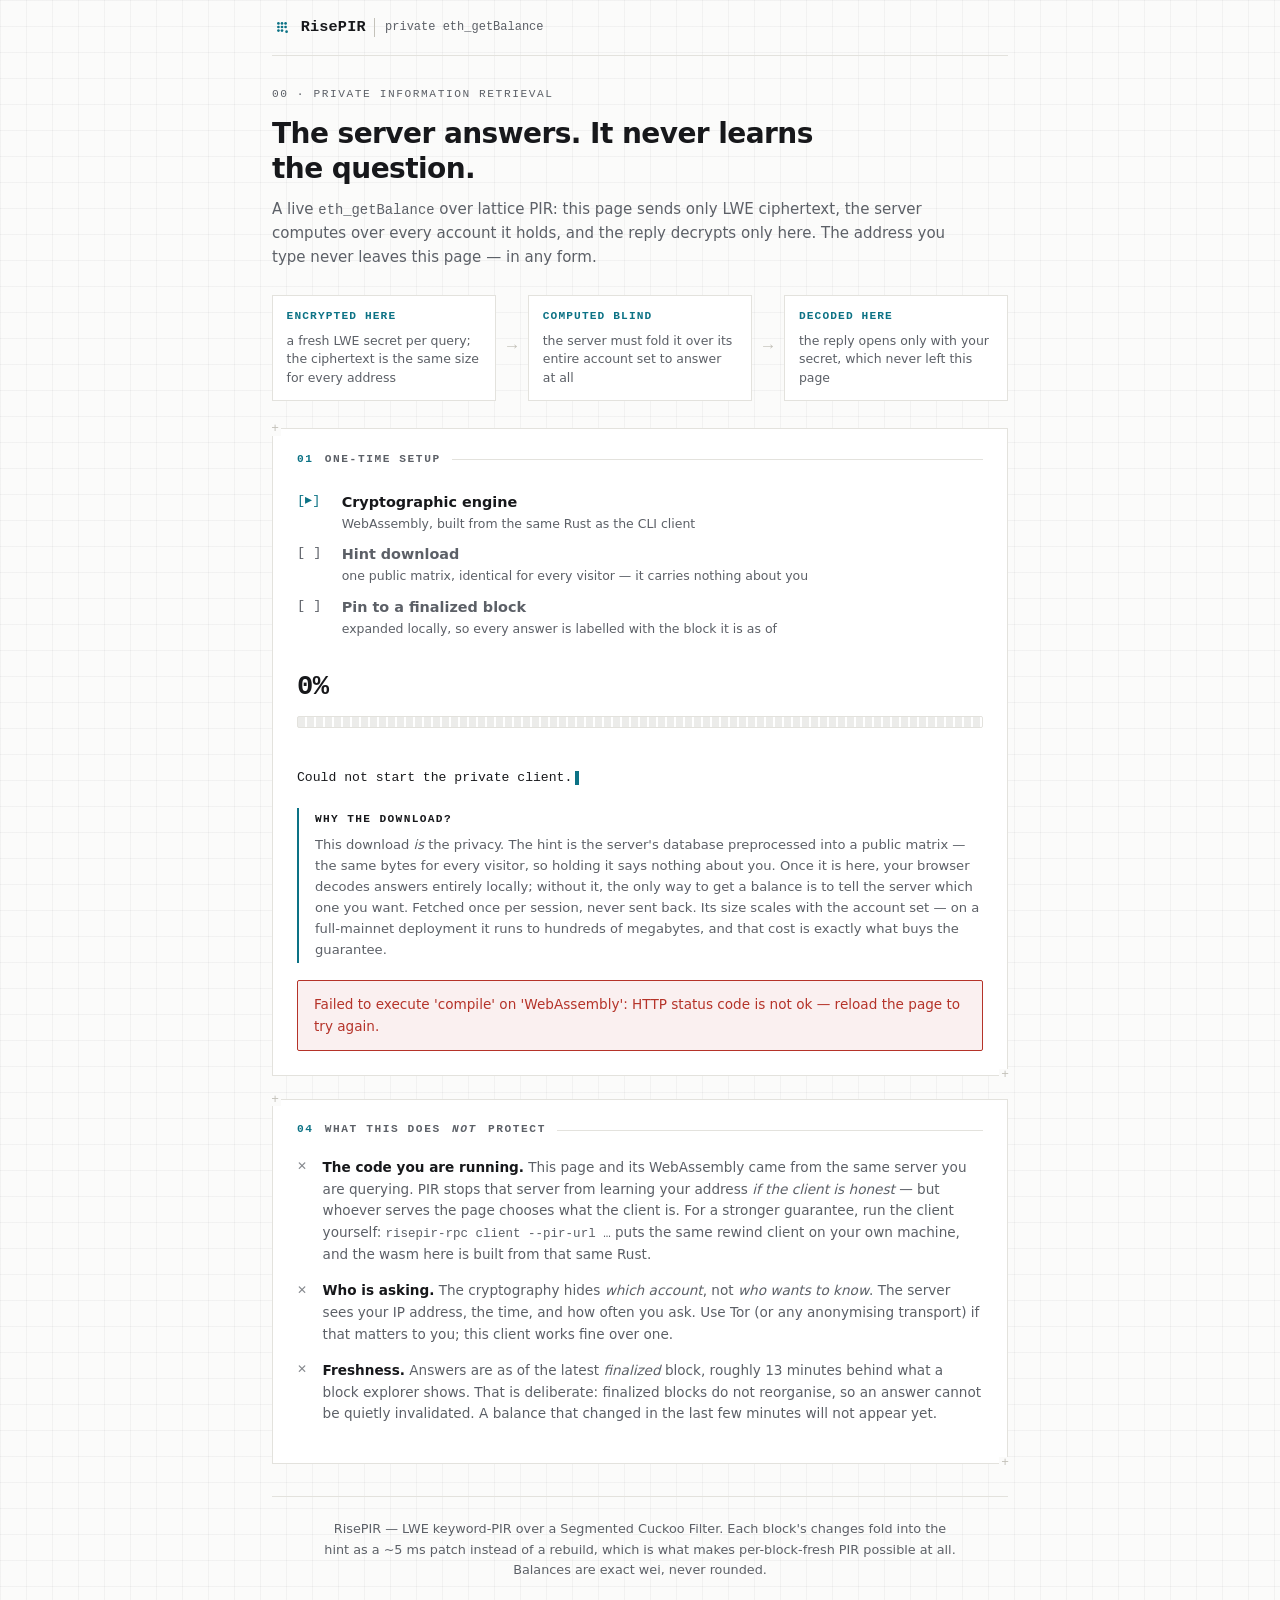
==== web/index.html @ 2af395a7 "feat(web): tell a phone what the hint costs before downloading it (ADR-0032) (#24) boot() called con" ====
<!doctype html>
<html lang="en">
  <head>
    <meta charset="utf-8" />
    <meta name="viewport" content="width=device-width, initial-scale=1" />
    <meta
      name="description"
      content="Look up any Ethereum balance over private information retrieval — the server computes the answer without ever learning which address was asked."
    />
    <title>Private eth_getBalance — RisePIR</title>
    <link rel="stylesheet" href="style.css" />
    <link
      rel="icon"
      href="data:image/svg+xml,<svg xmlns='http://www.w3.org/2000/svg' viewBox='0 0 28 28'><rect width='28' height='28' rx='6' fill='%23ffffff' stroke='%23c4c2ba'/><circle cx='9' cy='9' r='2' fill='%230c7285'/><circle cx='14' cy='9' r='2' fill='%230c7285'/><circle cx='19' cy='9' r='2' fill='%230c7285'/><circle cx='9' cy='14' r='2' fill='%230c7285'/><circle cx='14' cy='14' r='2' fill='%230c7285'/><circle cx='19' cy='14' r='2' fill='%230c7285'/><circle cx='9' cy='19' r='2' fill='%230c7285'/><circle cx='14' cy='19' r='2' fill='%230c7285'/><circle cx='20.2' cy='20.3' r='2' fill='%230c7285'/></svg>"
    />
  </head>
  <body>
    <div class="page">
      <header class="masthead">
        <div class="brand">
          <!-- The mark is the construction: a lattice, with one point nudged
               off the grid — LWE is exactly "a lattice, plus noise". -->
          <svg class="brand-mark" viewBox="0 0 28 28" aria-hidden="true">
            <circle cx="9" cy="9" r="1.9" fill="currentColor" />
            <circle cx="14" cy="9" r="1.9" fill="currentColor" />
            <circle cx="19" cy="9" r="1.9" fill="currentColor" />
            <circle cx="9" cy="14" r="1.9" fill="currentColor" />
            <circle cx="14" cy="14" r="1.9" fill="currentColor" />
            <circle cx="19" cy="14" r="1.9" fill="currentColor" />
            <circle cx="9" cy="19" r="1.9" fill="currentColor" />
            <circle cx="14" cy="19" r="1.9" fill="currentColor" />
            <circle cx="20.4" cy="20.5" r="1.9" fill="currentColor" />
          </svg>
          <span class="brand-name">RisePIR</span>
          <span class="brand-sub">private eth_getBalance</span>
        </div>
        <div id="live-pill" class="live-pill hidden">
          <span class="live-dot" aria-hidden="true"></span>
          <span id="live-text"></span>
        </div>
      </header>

      <section class="intro">
        <p class="eyebrow">00 · Private information retrieval</p>
        <h1>The server answers. It never learns the question.</h1>
        <p class="lede">
          A live <code>eth_getBalance</code> over lattice PIR: this page sends only LWE
          ciphertext, the server computes over every account it holds, and the reply decrypts
          only here. The address you type never leaves this page — in any form.
        </p>

        <div class="flow" role="img" aria-label="How a lookup works: encrypted here, computed blind on the server, decoded only here">
          <div class="flow-node">
            <span class="flow-k">Encrypted here</span>
            <span class="flow-d">a fresh LWE secret per query; the ciphertext is the same size for every address</span>
          </div>
          <span class="flow-arrow" aria-hidden="true">→</span>
          <div class="flow-node">
            <span class="flow-k">Computed blind</span>
            <span class="flow-d">the server must fold it over its entire account set to answer at all</span>
          </div>
          <span class="flow-arrow" aria-hidden="true">→</span>
          <div class="flow-node">
            <span class="flow-k">Decoded here</span>
            <span class="flow-d">the reply opens only with your secret, which never left this page</span>
          </div>
        </div>
      </section>

      <main>
        <noscript>
          <p class="alert">
            This tool runs entirely in your browser — JavaScript is required, and it is exactly
            the code that keeps your address on this page.
          </p>
        </noscript>

        <!-- Capacity pre-flight (ADR-0032): shown instead of "01 One-time
             setup" only when this deployment's hint clearly outsizes what
             the device says it can hold. Hidden by default — on a no-op
             deployment (mock, or any modest one) this never becomes
             visible and #boot runs exactly as it always has. -->
        <section id="capacity-gate" class="panel hidden" aria-labelledby="capacity-gate-h2">
          <h2 class="sec" id="capacity-gate-h2"><span class="sec-n">01</span> Before this downloads</h2>

          <p id="capacity-gate-lede" class="capacity-gate-lede"></p>

          <div id="capacity-gate-rows" class="receipt"></div>

          <p class="fine">
            <code>risepir-rpc client --pir-url …</code> runs the identical rewind client outside
            the browser, on the machine you run it from — the address still never leaves that
            machine, which is the whole point; it just does not have to hold the hint in a browser
            tab to do it.
          </p>

          <div class="capacity-gate-actions">
            <button id="capacity-continue" type="button">Download anyway</button>
          </div>
        </section>

        <!-- Boot: the one-time client download, staged and honest. -->
        <section id="boot" class="panel" aria-labelledby="boot-h2">
          <h2 class="sec" id="boot-h2"><span class="sec-n">01</span> One-time setup</h2>

          <ol class="boot-steps">
            <li id="step-engine" class="step is-active">
              <span class="step-mark" aria-hidden="true"></span>
              <span class="step-body">
                <span class="step-title">Cryptographic engine</span>
                <span class="step-sub">WebAssembly, built from the same Rust as the CLI client</span>
              </span>
            </li>
            <li id="step-hint" class="step">
              <span class="step-mark" aria-hidden="true"></span>
              <span class="step-body">
                <span class="step-title">Hint download</span>
                <span class="step-sub">one public matrix, identical for every visitor — it carries nothing about you</span>
              </span>
            </li>
            <li id="step-pin" class="step">
              <span class="step-mark" aria-hidden="true"></span>
              <span class="step-body">
                <span class="step-title">Pin to a finalized block</span>
                <span class="step-sub">expanded locally, so every answer is labelled with the block it is as of</span>
              </span>
            </li>
          </ol>

          <div class="boot-progressbox">
            <div class="boot-numbers">
              <span id="boot-pct" class="boot-pct">0%</span>
              <span id="boot-mb" class="boot-mb"></span>
            </div>
            <div
              id="boot-progress"
              class="progress"
              role="progressbar"
              aria-label="Hint download"
              aria-valuemin="0"
              aria-valuemax="100"
              aria-valuenow="0"
            >
              <div id="boot-bar" class="progress-fill"></div>
            </div>
            <div class="boot-meta">
              <span id="boot-rate"></span>
              <span id="boot-eta"></span>
            </div>
          </div>

          <p class="boot-status" role="status">
            <span id="boot-status-text">Fetching the cryptographic engine…</span><span
              class="cursor"
              aria-hidden="true"
            ></span>
          </p>

          <aside class="why">
            <strong>Why the download?</strong>
            <p>
              This download <em>is</em> the privacy. The hint is the server's database
              preprocessed into a public matrix — the same bytes for every visitor, so holding it
              says nothing about you. Once it is here, your browser decodes answers entirely
              locally; without it, the only way to get a balance is to tell the server which one
              you want. Fetched once per session, never sent back. Its size scales with the
              account set — on a full-mainnet deployment it runs to hundreds of megabytes, and
              that cost is exactly what buys the guarantee.
            </p>
          </aside>

          <p id="boot-error" class="alert hidden"></p>
        </section>

        <!-- Query. -->
        <section id="query" class="panel hidden">
          <h2 class="sec"><span class="sec-n">01</span> Balance lookup</h2>
          <p id="ready-note" class="ready-note"></p>
          <form id="form" autocomplete="off" novalidate>
            <label class="visually-hidden" for="address">Ethereum address</label>
            <input
              id="address"
              type="text"
              spellcheck="false"
              autocapitalize="off"
              maxlength="42"
              placeholder="0x0000000000000000000000000000000000000000"
            />
            <button id="go" type="submit">Look up privately</button>
          </form>
          <p id="addr-hint" class="field-hint hidden">
            An address is <code>0x</code> followed by exactly 40 hex characters.
          </p>
          <div id="suggestions" class="suggestions hidden">
            <p class="fine" id="suggestions-note"></p>
            <div id="suggestion-list" class="chips"></div>
          </div>

          <div id="result" class="result hidden" aria-live="polite"></div>
        </section>

        <!-- What actually crossed the wire. -->
        <section id="wire" class="panel hidden">
          <h2 class="sec"><span class="sec-n">02</span> What the server saw</h2>
          <p class="panel-sub">The receipt for your last query — everything that crossed the wire.</p>
          <div id="wire-rows" class="receipt"></div>
          <p class="fine">
            The server computed over every account it holds and returned a response only this page
            can decrypt. It saw ciphertext, byte counts, and timing — and, like any web server,
            the IP address it spoke to (see 04 below). The address you typed is not in the list
            above, in any form.
          </p>
        </section>

        <!-- Deployment state, stated rather than implied. -->
        <section id="state" class="panel hidden">
          <h2 class="sec"><span class="sec-n">03</span> This deployment</h2>
          <div id="state-rows" class="receipt"></div>
        </section>

        <section class="panel limits">
          <h2 class="sec"><span class="sec-n">04</span> What this does <em>not</em> protect</h2>
          <ul>
            <li>
              <strong>The code you are running.</strong> This page and its WebAssembly came from
              the same server you are querying. PIR stops that server from learning your address
              <em>if the client is honest</em> — but whoever serves the page chooses what the
              client is. For a stronger guarantee, run the client yourself:
              <code>risepir-rpc client --pir-url …</code> puts the same rewind client on your own
              machine, and the wasm here is built from that same Rust.
            </li>
            <li>
              <strong>Who is asking.</strong> The cryptography hides <em>which account</em>, not
              <em>who wants to know</em>. The server sees your IP address, the time, and how often
              you ask. Use Tor (or any anonymising transport) if that matters to you; this client
              works fine over one.
            </li>
            <li>
              <strong>Freshness.</strong> Answers are as of the latest <em>finalized</em> block,
              roughly 13 minutes behind what a block explorer shows. That is deliberate: finalized
              blocks do not reorganise, so an answer cannot be quietly invalidated. A balance that
              changed in the last few minutes will not appear yet.
            </li>
            <li id="limit-partial" class="hidden">
              <strong>Partial data set.</strong> This server only tracks accounts that have been
              touched since it started, so most addresses will return “not in the tracked set”.
              That is an error, never <code>0</code> — for an untracked account, absence tells you
              nothing about the balance, and answering zero would be a wrong answer.
            </li>
          </ul>
        </section>
      </main>

      <footer>
        <p class="fine">
          RisePIR — LWE keyword-PIR over a Segmented Cuckoo Filter. Each block's changes fold
          into the hint as a ~5&nbsp;ms patch instead of a rebuild, which is what makes
          per-block-fresh PIR possible at all. Balances are exact wei, never rounded.
        </p>
      </footer>
    </div>

    <script type="module" src="app.js"></script>
  </body>
</html>
---- web/style.css ----
/* Deliberately small and dependency-free: everything here is served from
   the same origin as the PIR transport under a `default-src 'none'` CSP,
   so there are no web fonts, no CDNs, and nothing to fetch.

   The visual language is an instrument panel, not a landing page: one
   continuous white surface with a faint engineering-grid texture, hairline
   borders, drafting cross-marks on the panels, monospace for every datum
   and label, sans only for prose. A single light theme, deliberately —
   white paper with a deep-teal accent reads calmer than any dark scheme
   for a page whose whole job is stating facts. Status colors are always
   paired with words — never color alone. */

:root {
  color-scheme: light;

  --bg: #fbfbfa;
  --panel: #ffffff;
  --track: #ececea;
  --ink: #17181b;
  --muted: #5c6067;
  --line: #e3e2dd;
  --line-strong: #c4c2ba;
  --grid: rgba(23, 24, 27, 0.04);

  --accent: #0c7285;
  --accent-ink: #ffffff;
  --accent-soft: rgba(12, 114, 133, 0.07);
  --accent-ring: rgba(12, 114, 133, 0.25);

  --ok: #187a41;
  --ok-soft: rgba(24, 122, 65, 0.08);
  --warn: #8a5c04;
  --warn-soft: rgba(138, 92, 4, 0.09);
  --err: #b53329;
  --err-soft: rgba(181, 51, 41, 0.07);

  --mono: ui-monospace, SFMono-Regular, "SF Mono", Menlo, Consolas, "Liberation Mono", monospace;
}

* {
  box-sizing: border-box;
}

body {
  margin: 0;
  padding: 0 1rem 3rem;
  background-color: var(--bg);
  background-image: linear-gradient(var(--grid) 1px, transparent 1px),
    linear-gradient(90deg, var(--grid) 1px, transparent 1px);
  background-size: 26px 26px;
  color: var(--ink);
  font: 15.5px/1.6 system-ui, -apple-system, "Segoe UI", Roboto, sans-serif;
}

.page {
  max-width: 46rem;
  margin: 0 auto;
}

code {
  font-family: var(--mono);
  font-size: 0.92em;
}

::selection {
  background: var(--accent-ring);
}

:focus-visible {
  outline: 1px solid var(--accent);
  outline-offset: 2px;
}

.hidden {
  display: none !important;
}

.visually-hidden {
  position: absolute;
  width: 1px;
  height: 1px;
  margin: -1px;
  padding: 0;
  overflow: hidden;
  clip: rect(0 0 0 0);
  white-space: nowrap;
  border: 0;
}

.fine {
  font-size: 0.8rem;
  color: var(--muted);
  margin: 0.85rem 0 0;
}

/* ── masthead ─────────────────────────────────────────────────────── */

.masthead {
  display: flex;
  align-items: center;
  justify-content: space-between;
  gap: 0.75rem;
  flex-wrap: wrap;
  padding: 0.95rem 0;
  border-bottom: 1px solid var(--line);
}

.brand {
  display: inline-flex;
  align-items: center;
  gap: 0.55rem;
  min-width: 0;
}

.brand-mark {
  width: 20px;
  height: 20px;
  flex: none;
  color: var(--accent);
}

.brand-name {
  font-family: var(--mono);
  font-weight: 700;
  font-size: 0.95rem;
  letter-spacing: 0.01em;
}

.brand-sub {
  font-family: var(--mono);
  color: var(--muted);
  font-size: 0.75rem;
  border-left: 1px solid var(--line-strong);
  padding-left: 0.6rem;
}

/* The live pill states the server relationship at a glance — but the
   words carry the meaning; the color only underlines it. */
.live-pill {
  display: inline-flex;
  align-items: center;
  gap: 0.5rem;
  font-family: var(--mono);
  font-size: 0.68rem;
  letter-spacing: 0.08em;
  text-transform: uppercase;
  color: var(--muted);
  border: 1px solid var(--line-strong);
  border-radius: 2px;
  padding: 0.3rem 0.65rem;
  font-variant-numeric: tabular-nums;
}

.live-dot {
  width: 6px;
  height: 6px;
  flex: none;
  background: var(--muted);
}

.live-pill.is-ok .live-dot {
  background: var(--ok);
}
.live-pill.is-warn .live-dot {
  background: var(--warn);
}
.live-pill.is-err .live-dot {
  background: var(--err);
}
.live-pill.is-err {
  color: var(--err);
  border-color: var(--err);
}

/* ── intro ────────────────────────────────────────────────────────── */

.intro {
  padding: 1.9rem 0 1.7rem;
}

.eyebrow {
  font-family: var(--mono);
  font-size: 0.7rem;
  letter-spacing: 0.14em;
  text-transform: uppercase;
  color: var(--muted);
  margin: 0 0 0.75rem;
}

h1 {
  font-size: 1.75rem;
  line-height: 1.25;
  letter-spacing: -0.02em;
  font-weight: 650;
  margin: 0 0 0.7rem;
  max-width: 30ch;
}

.lede {
  margin: 0;
  color: var(--muted);
  font-size: 0.94rem;
  max-width: 44rem;
}

.flow {
  display: grid;
  grid-template-columns: 1fr auto 1fr auto 1fr;
  gap: 0.7rem;
  align-items: stretch;
  margin-top: 1.6rem;
}

.flow-node {
  border: 1px solid var(--line);
  background: var(--panel);
  padding: 0.75rem 0.85rem;
}

.flow-k {
  display: block;
  font-family: var(--mono);
  font-size: 0.7rem;
  font-weight: 700;
  letter-spacing: 0.1em;
  text-transform: uppercase;
  color: var(--accent);
  margin-bottom: 0.35rem;
}

.flow-d {
  display: block;
  font-size: 0.78rem;
  line-height: 1.5;
  color: var(--muted);
}

.flow-arrow {
  font-family: var(--mono);
  color: var(--line-strong);
  align-self: center;
  font-size: 1.05rem;
}

/* ── panels ───────────────────────────────────────────────────────── */

.panel {
  position: relative;
  background: var(--panel);
  border: 1px solid var(--line);
  padding: 1.35rem 1.5rem 1.5rem;
  margin-bottom: 1.4rem;
}

/* Drafting cross-marks on opposite corners. */
.panel::before,
.panel::after {
  font-family: var(--mono);
  font-size: 0.8rem;
  line-height: 1;
  color: var(--line-strong);
  background: var(--bg);
  padding: 0 2px;
  position: absolute;
}

.panel::before {
  content: "+";
  top: -0.48em;
  left: -0.5ch;
}

.panel::after {
  content: "+";
  bottom: -0.48em;
  right: -0.5ch;
}

.sec {
  display: flex;
  align-items: center;
  gap: 0.7rem;
  font-family: var(--mono);
  font-size: 0.7rem;
  font-weight: 600;
  letter-spacing: 0.14em;
  text-transform: uppercase;
  color: var(--muted);
  margin: 0 0 1.1rem;
}

.sec-n {
  color: var(--accent);
}

.sec::after {
  content: "";
  flex: 1;
  border-top: 1px solid var(--line);
}

.panel-sub {
  font-size: 0.85rem;
  color: var(--muted);
  margin: -0.55rem 0 1rem;
}

/* ── boot: the one-time setup ─────────────────────────────────────── */

.boot-steps {
  list-style: none;
  margin: 0 0 1.35rem;
  padding: 0;
}

.step {
  display: grid;
  grid-template-columns: 3.4ch 1fr;
  gap: 0.7rem;
  padding: 0.3rem 0;
  align-items: start;
}

.step-mark {
  font-family: var(--mono);
  font-size: 0.85rem;
  line-height: 1.5;
  color: var(--muted);
  white-space: pre;
}

.step-mark::before {
  content: "[ ]";
}

.step.is-active .step-mark {
  color: var(--accent);
}

.step.is-active .step-mark::before {
  content: "[▸]";
  animation: mark-blink 1.2s steps(2) infinite;
}

.step.is-done .step-mark {
  color: var(--accent);
}

.step.is-done .step-mark::before {
  content: "[✓]";
}

@keyframes mark-blink {
  50% {
    opacity: 0.35;
  }
}

.step-title {
  display: block;
  font-size: 0.9rem;
  font-weight: 600;
  color: var(--muted);
}

.step.is-active .step-title,
.step.is-done .step-title {
  color: var(--ink);
}

.step-sub {
  display: block;
  font-size: 0.78rem;
  color: var(--muted);
}

.boot-numbers {
  display: flex;
  align-items: baseline;
  justify-content: space-between;
  gap: 1rem;
  margin-bottom: 0.45rem;
}

.boot-pct {
  font-family: var(--mono);
  font-size: 1.7rem;
  font-weight: 600;
  font-variant-numeric: tabular-nums;
  letter-spacing: -0.02em;
}

.boot-mb {
  font-family: var(--mono);
  font-size: 0.8rem;
  color: var(--muted);
  font-variant-numeric: tabular-nums;
}

/* A segmented meter, cut into blocks like an instrument readout. */
.progress {
  position: relative;
  height: 12px;
  background: var(--track);
  border: 1px solid var(--line);
  border-radius: 2px;
  overflow: hidden;
}

.progress-fill {
  height: 100%;
  width: 0;
  background: var(--accent);
  transition: width 0.25s ease;
}

.progress::after {
  content: "";
  position: absolute;
  inset: 0;
  background: repeating-linear-gradient(90deg, transparent 0 7px, var(--panel) 7px 9px);
  pointer-events: none;
}

.is-failed .progress-fill {
  background: var(--err);
}

.boot-meta {
  display: flex;
  justify-content: space-between;
  gap: 1rem;
  margin-top: 0.45rem;
  font-family: var(--mono);
  font-size: 0.75rem;
  color: var(--muted);
  font-variant-numeric: tabular-nums;
  min-height: 1.2em;
}

.boot-status {
  font-family: var(--mono);
  font-size: 0.82rem;
  color: var(--ink);
  margin: 1.05rem 0 0;
}

.cursor {
  display: inline-block;
  width: 0.55ch;
  height: 1.05em;
  background: var(--accent);
  margin-left: 0.35ch;
  vertical-align: text-bottom;
  animation: cursor-blink 1.1s steps(1) infinite;
}

@keyframes cursor-blink {
  50% {
    opacity: 0;
  }
}

.why {
  margin-top: 1.3rem;
  border-left: 2px solid var(--accent);
  padding: 0.15rem 0 0.15rem 1rem;
}

.why strong {
  display: block;
  font-family: var(--mono);
  font-size: 0.7rem;
  font-weight: 700;
  letter-spacing: 0.12em;
  text-transform: uppercase;
  margin-bottom: 0.35rem;
}

.why p {
  margin: 0;
  font-size: 0.82rem;
  line-height: 1.6;
  color: var(--muted);
}

.alert {
  border: 1px solid var(--err);
  background: var(--err-soft);
  border-radius: 2px;
  padding: 0.8rem 1rem;
  color: var(--err);
  font-size: 0.85rem;
  margin: 1.1rem 0 0;
  overflow-wrap: anywhere;
}

/* ── capacity gate (ADR-0032) ─────────────────────────────────────── */

.capacity-gate-lede {
  margin: 0 0 1.2rem;
  color: var(--muted);
  font-size: 0.88rem;
  line-height: 1.6;
  max-width: 42rem;
}

.capacity-gate-actions {
  margin-top: 1.3rem;
}

/* Deliberately the quieter of the page's two buttons: proceeding past a
   size warning is the exception, not the recommended path, so it should
   not read as the confident, filled call-to-action "Look up privately" is. */
#capacity-continue {
  color: var(--accent);
  background: transparent;
}

#capacity-continue:hover:not(:disabled) {
  background: var(--accent-soft);
  filter: none;
}

/* ── query form ───────────────────────────────────────────────────── */

.ready-note {
  font-family: var(--mono);
  font-size: 0.75rem;
  color: var(--muted);
  font-variant-numeric: tabular-nums;
  margin: -0.4rem 0 1rem;
}

.ready-note:empty {
  display: none;
}

form {
  display: flex;
  gap: 0.6rem;
  flex-wrap: wrap;
}

input[type="text"] {
  flex: 1 1 22rem;
  min-width: 0;
  padding: 0.75rem 0.85rem;
  font-family: var(--mono);
  font-size: 0.92rem;
  color: var(--ink);
  caret-color: var(--accent);
  background: var(--bg);
  border: 1px solid var(--line-strong);
  border-radius: 2px;
  transition: border-color 0.15s ease, box-shadow 0.15s ease;
}

input[type="text"]::placeholder {
  color: var(--muted);
  opacity: 0.5;
}

input[type="text"]:focus {
  outline: none;
  border-color: var(--accent);
  box-shadow: 0 0 0 1px var(--accent);
}

input[type="text"].is-invalid {
  border-color: var(--err);
}

input[type="text"].is-invalid:focus {
  box-shadow: 0 0 0 1px var(--err);
}

button {
  padding: 0.75rem 1.2rem;
  font-family: var(--mono);
  font-size: 0.78rem;
  font-weight: 700;
  letter-spacing: 0.08em;
  text-transform: uppercase;
  color: var(--accent-ink);
  background: var(--accent);
  border: 1px solid var(--accent);
  border-radius: 2px;
  cursor: pointer;
  transition: filter 0.15s ease, transform 0.1s ease;
}

button:hover:not(:disabled) {
  filter: brightness(1.08);
}

button:active:not(:disabled) {
  transform: translateY(1px);
}

button:disabled {
  opacity: 0.55;
  cursor: progress;
}

.field-hint {
  font-size: 0.78rem;
  color: var(--err);
  margin: 0.5rem 0 0;
}

.suggestions {
  margin-top: 1.1rem;
}

.suggestions .fine {
  margin: 0 0 0.4rem;
}

.chips {
  display: flex;
  flex-wrap: wrap;
  gap: 0.15rem 0.7rem;
}

.chip {
  font-family: var(--mono);
  font-size: 0.75rem;
  font-weight: 400;
  letter-spacing: 0;
  text-transform: none;
  padding: 0.25rem 0.1rem;
  background: transparent;
  border: 0;
  color: var(--accent);
  cursor: pointer;
}

.chip::before {
  content: "[";
  color: var(--muted);
}

.chip::after {
  content: "]";
  color: var(--muted);
}

.chip:hover {
  background: var(--accent-soft);
}

/* ── result ───────────────────────────────────────────────────────── */

.result {
  margin-top: 1.35rem;
  border-top: 1px dashed var(--line-strong);
  padding-top: 1.25rem;
}

.querying {
  display: flex;
  align-items: center;
  gap: 0.6rem;
  font-family: var(--mono);
  font-size: 0.85rem;
  color: var(--muted);
  margin: 0;
}

.spinner {
  width: 14px;
  height: 14px;
  flex: none;
  border-radius: 50%;
  border: 2px solid var(--accent-ring);
  border-top-color: var(--accent);
  animation: spin 0.8s linear infinite;
}

@keyframes spin {
  to {
    transform: rotate(360deg);
  }
}

.balance {
  font-family: var(--mono);
  font-size: 2.3rem;
  font-weight: 600;
  letter-spacing: -0.01em;
  line-height: 1.2;
  overflow-wrap: anywhere;
  font-variant-numeric: tabular-nums;
}

.balance-unit {
  font-size: 0.9rem;
  font-weight: 400;
  color: var(--muted);
  margin-left: 0.5ch;
}

.wei {
  font-family: var(--mono);
  font-size: 0.8rem;
  color: var(--muted);
  overflow-wrap: anywhere;
  margin-top: 0.4rem;
  font-variant-numeric: tabular-nums;
}

.asof {
  font-size: 0.85rem;
  color: var(--muted);
  margin: 0.7rem 0 0;
  max-width: 38rem;
}

.error {
  border: 1px solid var(--err);
  border-left-width: 3px;
  background: var(--err-soft);
  border-radius: 2px;
  padding: 0.8rem 1rem;
  color: var(--err);
  font-size: 0.86rem;
  line-height: 1.55;
  margin: 0;
}

.error strong {
  display: block;
  margin-bottom: 0.2rem;
}

/* ── receipt rows (wire panel + deployment state) ─────────────────── */
/* Label · dot leader · value, like a printed receipt. */

.rrow {
  display: flex;
  flex-wrap: wrap;
  align-items: baseline;
  padding: 0.42rem 0;
}

.rk {
  font-family: var(--mono);
  font-size: 0.82rem;
  color: var(--muted);
  flex: none;
  max-width: 100%;
}

.leader {
  flex: 1 1 1.5rem;
  min-width: 1.5rem;
  align-self: center;
  height: 0;
  border-bottom: 1px dotted var(--line-strong);
  margin: 0 0.7ch;
}

.rv {
  font-family: var(--mono);
  font-size: 0.85rem;
  text-align: right;
  overflow-wrap: anywhere;
  max-width: 100%;
  margin-left: auto;
  font-variant-numeric: tabular-nums;
  line-height: 1.55;
}

.rrow.is-hero {
  background: var(--ok-soft);
  padding: 0.5rem 0.6rem;
  margin: 0.15rem -0.6rem;
}

.rrow.is-error {
  display: block;
}

.rrow.is-error .leader {
  display: none;
}

.rrow.is-error .rv {
  display: block;
  text-align: left;
  color: var(--err);
  margin-top: 0.15rem;
}

.rv .note {
  color: var(--muted);
}

.hexdump {
  letter-spacing: 0.03em;
}

.tag {
  display: inline-flex;
  align-items: center;
  gap: 0.4rem;
  font-family: var(--mono);
  font-size: 0.68rem;
  font-weight: 700;
  letter-spacing: 0.07em;
  text-transform: uppercase;
  padding: 0.08rem 0.45rem;
  border: 1px solid currentColor;
  border-radius: 2px;
  vertical-align: baseline;
}

.tag::before {
  content: "";
  width: 5px;
  height: 5px;
  background: currentColor;
}

.tag-ok {
  color: var(--ok);
  background: var(--ok-soft);
}

.tag-warn {
  color: var(--warn);
  background: var(--warn-soft);
}

/* ── limits ───────────────────────────────────────────────────────── */

.limits ul {
  list-style: none;
  margin: 0;
  padding: 0;
}

.limits li {
  position: relative;
  padding-left: 1.6rem;
  margin-bottom: 0.9rem;
  font-size: 0.85rem;
  line-height: 1.6;
  color: var(--muted);
}

.limits li::before {
  content: "✕";
  position: absolute;
  left: 0;
  top: 0.1rem;
  font-family: var(--mono);
  font-size: 0.75rem;
  color: var(--muted);
  opacity: 0.75;
}

.limits li strong {
  color: var(--ink);
}

.limits li:last-child {
  margin-bottom: 0;
}

footer {
  margin-top: 2rem;
  border-top: 1px solid var(--line);
  padding-top: 0.5rem;
}

footer .fine {
  text-align: center;
  max-width: 40rem;
  margin-left: auto;
  margin-right: auto;
}

/* ── small screens ────────────────────────────────────────────────── */

@media (max-width: 640px) {
  .flow {
    grid-template-columns: 1fr;
    gap: 0.45rem;
  }

  .flow-arrow {
    transform: rotate(90deg);
    justify-self: center;
    padding: 0.1rem 0;
  }

  .balance {
    font-size: 1.85rem;
  }

  .panel {
    padding: 1.15rem 1rem 1.25rem;
  }

  .rv {
    text-align: left;
    margin-left: 0;
    flex-basis: 100%;
  }

  .leader {
    display: none;
  }

  .rrow {
    border-bottom: 1px dotted var(--line);
    padding: 0.5rem 0;
  }

  .rrow:last-child {
    border-bottom: 0;
  }
}

/* ── motion ───────────────────────────────────────────────────────── */

@media (prefers-reduced-motion: reduce) {
  *,
  *::before,
  *::after {
    animation: none !important;
    transition: none !important;
  }
}
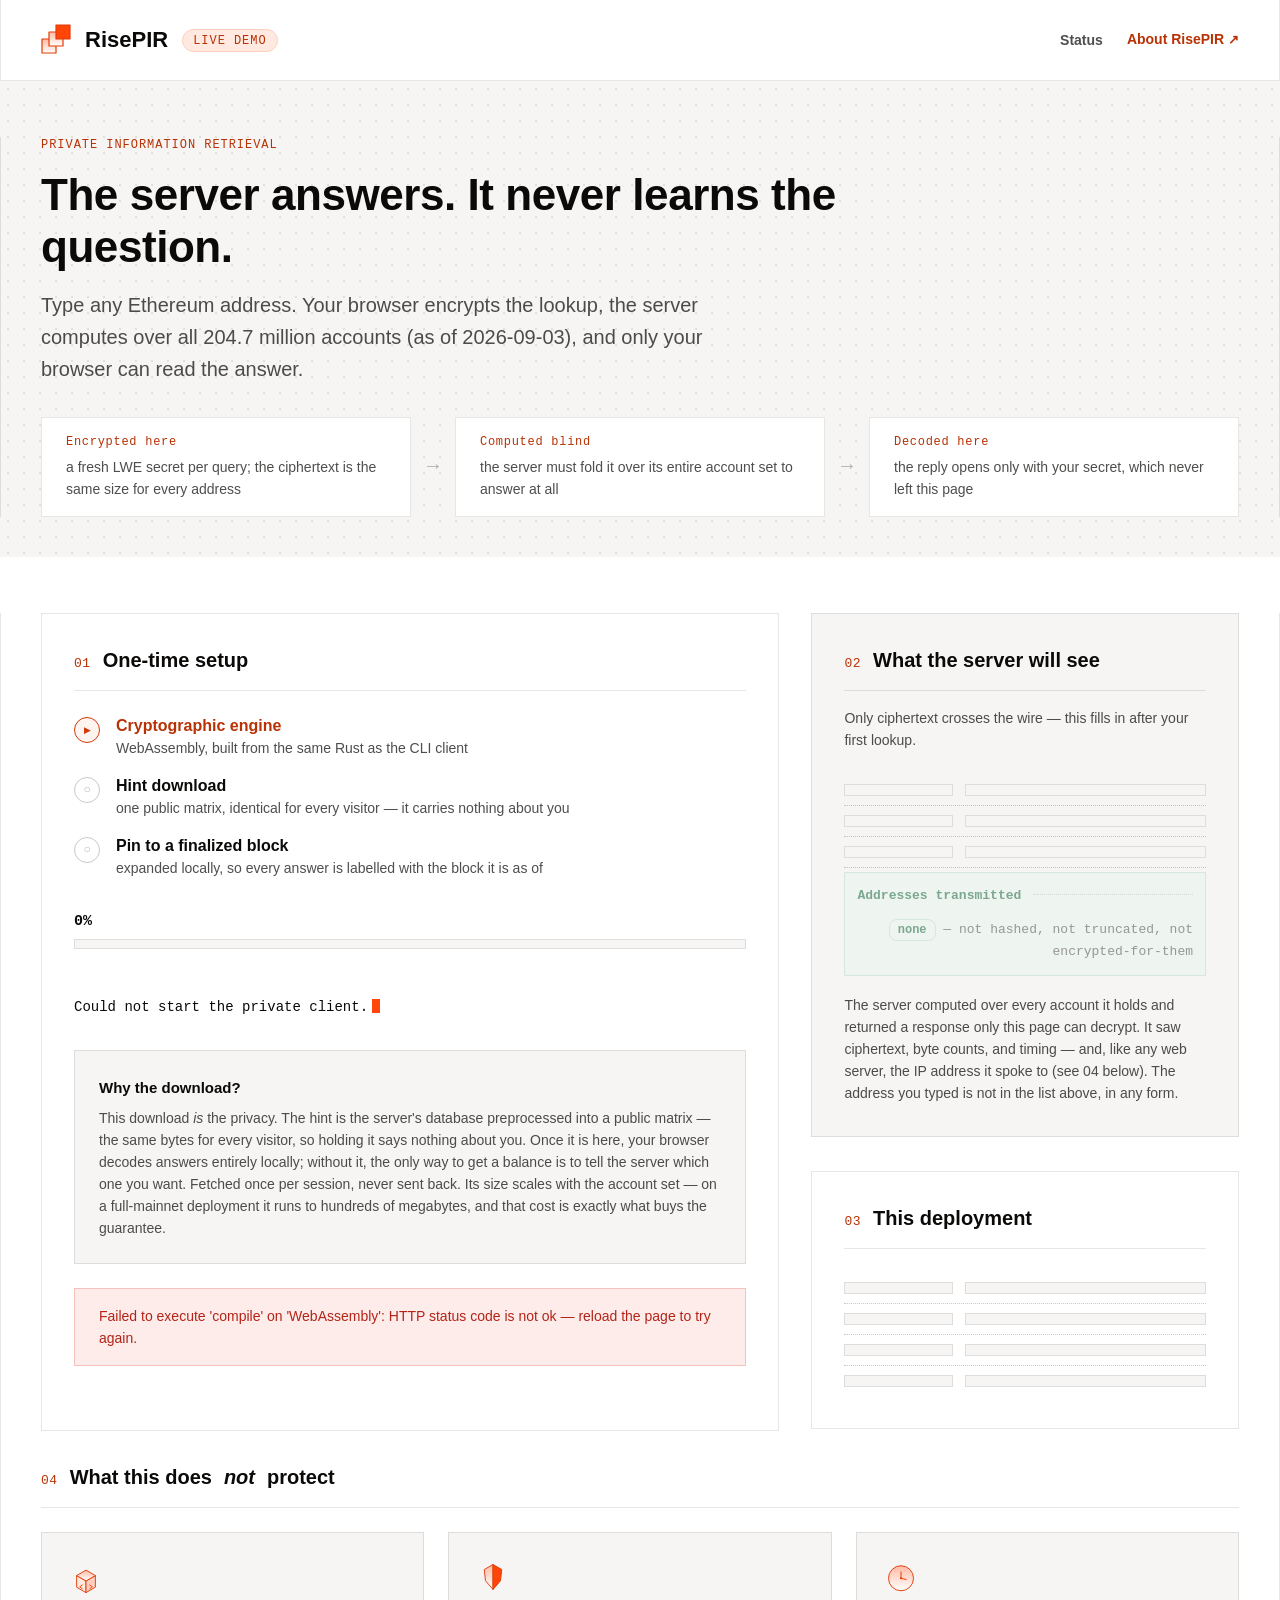
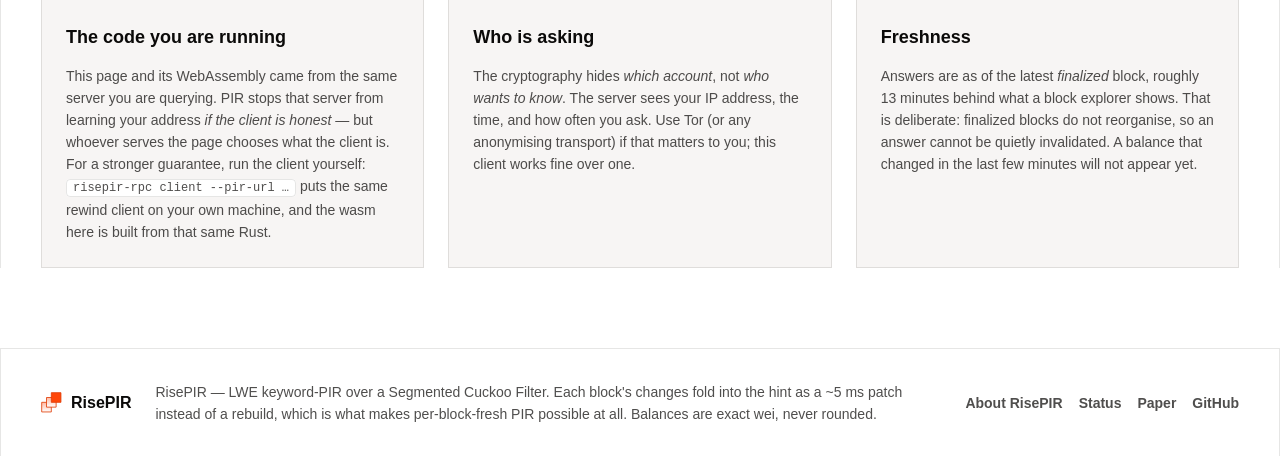
==== commit 7fb4ed86: "feat(web): redesign the demo page in the Orochi/zkDatabase register Rebuilds web/index.html and web/" ====
--- a/web/index.html
+++ b/web/index.html
@@ -11,252 +11,395 @@
     <link rel="stylesheet" href="style.css" />
     <link
       rel="icon"
-      href="data:image/svg+xml,<svg xmlns='http://www.w3.org/2000/svg' viewBox='0 0 28 28'><rect width='28' height='28' rx='6' fill='%23ffffff' stroke='%23c4c2ba'/><circle cx='9' cy='9' r='2' fill='%230c7285'/><circle cx='14' cy='9' r='2' fill='%230c7285'/><circle cx='19' cy='9' r='2' fill='%230c7285'/><circle cx='9' cy='14' r='2' fill='%230c7285'/><circle cx='14' cy='14' r='2' fill='%230c7285'/><circle cx='19' cy='14' r='2' fill='%230c7285'/><circle cx='9' cy='19' r='2' fill='%230c7285'/><circle cx='14' cy='19' r='2' fill='%230c7285'/><circle cx='20.2' cy='20.3' r='2' fill='%230c7285'/></svg>"
+      href="data:image/svg+xml,%3Csvg xmlns='http://www.w3.org/2000/svg' viewBox='0 0 32 32'%3E%3Cdefs%3E%3ClinearGradient id='fi' x1='0' y1='0' x2='0' y2='1'%3E%3Cstop offset='0' stop-color='%23FFBAA4'/%3E%3Cstop offset='1' stop-color='%23FFFFFF'/%3E%3C/linearGradient%3E%3C/defs%3E%3Crect x='1' y='15' width='14' height='14' fill='url(%23fi)' stroke='%23E03C06' stroke-width='1.2' stroke-linejoin='round'/%3E%3Crect x='8' y='8' width='14' height='14' fill='url(%23fi)' stroke='%23E03C06' stroke-width='1.2' stroke-linejoin='round'/%3E%3Crect x='15' y='1' width='14' height='14' fill='%23FF4608' stroke='%23E03C06' stroke-width='1.2' stroke-linejoin='round'/%3E%3C/svg%3E"
     />
   </head>
   <body>
     <div class="page">
-      <header class="masthead">
-        <div class="brand">
-          <!-- The mark is the construction: a lattice, with one point nudged
-               off the grid — LWE is exactly "a lattice, plus noise". -->
-          <svg class="brand-mark" viewBox="0 0 28 28" aria-hidden="true">
-            <circle cx="9" cy="9" r="1.9" fill="currentColor" />
-            <circle cx="14" cy="9" r="1.9" fill="currentColor" />
-            <circle cx="19" cy="9" r="1.9" fill="currentColor" />
-            <circle cx="9" cy="14" r="1.9" fill="currentColor" />
-            <circle cx="14" cy="14" r="1.9" fill="currentColor" />
-            <circle cx="19" cy="14" r="1.9" fill="currentColor" />
-            <circle cx="9" cy="19" r="1.9" fill="currentColor" />
-            <circle cx="14" cy="19" r="1.9" fill="currentColor" />
-            <circle cx="20.4" cy="20.5" r="1.9" fill="currentColor" />
-          </svg>
-          <span class="brand-name">RisePIR</span>
-          <span class="brand-sub">private eth_getBalance</span>
-        </div>
-        <div id="live-pill" class="live-pill hidden">
-          <span class="live-dot" aria-hidden="true"></span>
-          <span id="live-text"></span>
+      <header class="nav">
+        <div class="frame">
+          <div class="frame-inner nav-inner">
+            <a class="brand-lockup" href="/">
+              <!-- The mark is the construction: the Orochi "dragon-scale ribbon,"
+                   three rising scales with the top one solid — the patch. -->
+              <svg class="brand-mark" viewBox="0 0 32 32" aria-hidden="true">
+                <defs>
+                  <linearGradient id="brand-mark-nav" x1="0" y1="0" x2="0" y2="1">
+                    <stop offset="0" stop-color="#FFBAA4" />
+                    <stop offset="1" stop-color="#FFFFFF" />
+                  </linearGradient>
+                </defs>
+                <rect x="1" y="15" width="14" height="14" fill="url(#brand-mark-nav)" stroke="#E03C06" stroke-width="1.2" stroke-linejoin="round" />
+                <rect x="8" y="8" width="14" height="14" fill="url(#brand-mark-nav)" stroke="#E03C06" stroke-width="1.2" stroke-linejoin="round" />
+                <rect x="15" y="1" width="14" height="14" fill="#FF4608" stroke="#E03C06" stroke-width="1.2" stroke-linejoin="round" />
+              </svg>
+              <span class="brand-name">RisePIR</span>
+              <span class="tag-live">LIVE DEMO</span>
+            </a>
+            <nav class="nav-right">
+              <div id="live-pill" class="live-pill hidden">
+                <span class="live-dot" aria-hidden="true"></span>
+                <span id="live-text"></span>
+              </div>
+              <a class="nav-link" href="/status">Status</a>
+              <a class="nav-link nav-link-ext" href="https://risepir.org">About RisePIR <span class="mono" aria-hidden="true">↗</span></a>
+            </nav>
+          </div>
         </div>
       </header>
 
-      <section class="intro">
-        <p class="eyebrow">00 · Private information retrieval</p>
-        <h1>The server answers. It never learns the question.</h1>
-        <p class="lede">
-          A live <code>eth_getBalance</code> over lattice PIR: this page sends only LWE
-          ciphertext, the server computes over every account it holds, and the reply decrypts
-          only here. The address you type never leaves this page — in any form.
-        </p>
-
-        <div class="flow" role="img" aria-label="How a lookup works: encrypted here, computed blind on the server, decoded only here">
-          <div class="flow-node">
-            <span class="flow-k">Encrypted here</span>
-            <span class="flow-d">a fresh LWE secret per query; the ciphertext is the same size for every address</span>
-          </div>
-          <span class="flow-arrow" aria-hidden="true">→</span>
-          <div class="flow-node">
-            <span class="flow-k">Computed blind</span>
-            <span class="flow-d">the server must fold it over its entire account set to answer at all</span>
-          </div>
-          <span class="flow-arrow" aria-hidden="true">→</span>
-          <div class="flow-node">
-            <span class="flow-k">Decoded here</span>
-            <span class="flow-d">the reply opens only with your secret, which never left this page</span>
+      <section class="intro dotted">
+        <div class="frame">
+          <div class="frame-inner">
+            <p class="eyebrow">Private information retrieval</p>
+            <h1>The server answers. It never learns the question.</h1>
+            <p class="lede">
+              Type any Ethereum address. Your browser encrypts the lookup, the server computes
+              over all 204.7 million accounts (as of 2026-09-03), and only your browser can read
+              the answer.
+            </p>
+
+            <div class="flow" role="img" aria-label="How a lookup works: encrypted here, computed blind on the server, decoded only here">
+              <div class="flow-node">
+                <span class="flow-k">Encrypted here</span>
+                <span class="flow-d">a fresh LWE secret per query; the ciphertext is the same size for every address</span>
+              </div>
+              <span class="flow-arrow" aria-hidden="true">→</span>
+              <div class="flow-node">
+                <span class="flow-k">Computed blind</span>
+                <span class="flow-d">the server must fold it over its entire account set to answer at all</span>
+              </div>
+              <span class="flow-arrow" aria-hidden="true">→</span>
+              <div class="flow-node">
+                <span class="flow-k">Decoded here</span>
+                <span class="flow-d">the reply opens only with your secret, which never left this page</span>
+              </div>
+            </div>
           </div>
         </div>
       </section>
 
       <main>
-        <noscript>
-          <p class="alert">
-            This tool runs entirely in your browser — JavaScript is required, and it is exactly
-            the code that keeps your address on this page.
-          </p>
-        </noscript>
-
-        <!-- Capacity pre-flight (ADR-0032): shown instead of "01 One-time
-             setup" only when this deployment's hint clearly outsizes what
-             the device says it can hold. Hidden by default — on a no-op
-             deployment (mock, or any modest one) this never becomes
-             visible and #boot runs exactly as it always has. -->
-        <section id="capacity-gate" class="panel hidden" aria-labelledby="capacity-gate-h2">
-          <h2 class="sec" id="capacity-gate-h2"><span class="sec-n">01</span> Before this downloads</h2>
-
-          <p id="capacity-gate-lede" class="capacity-gate-lede"></p>
-
-          <div id="capacity-gate-rows" class="receipt"></div>
-
-          <p class="fine">
-            <code>risepir-rpc client --pir-url …</code> runs the identical rewind client outside
-            the browser, on the machine you run it from — the address still never leaves that
-            machine, which is the whole point; it just does not have to hold the hint in a browser
-            tab to do it.
-          </p>
-
-          <div class="capacity-gate-actions">
-            <button id="capacity-continue" type="button">Download anyway</button>
+        <div class="frame">
+          <div class="frame-inner">
+            <noscript>
+              <p class="alert">
+                This tool runs entirely in your browser — JavaScript is required, and it is
+                exactly the code that keeps your address on this page.
+              </p>
+            </noscript>
+
+            <div id="grid-main" class="grid-main is-boot">
+              <!-- Capacity pre-flight (ADR-0032): shown instead of "01 One-time
+                   setup" only when this deployment's hint clearly outsizes what
+                   the device says it can hold. Hidden by default — on a no-op
+                   deployment (mock, or any modest one) this never becomes
+                   visible and #boot runs exactly as it always has. -->
+              <section id="capacity-gate" class="card hidden" aria-labelledby="capacity-gate-h2">
+                <h2 class="panel-title" id="capacity-gate-h2"><span class="panel-n">01</span> Before this downloads</h2>
+
+                <div id="capacity-gate-panel" class="state-panel is-warn">
+                  <div class="state-panel-head">
+                    <svg viewBox="0 0 16 16" fill="none" aria-hidden="true">
+                      <path d="M8 2 14.5 13H1.5Z" stroke="currentColor" stroke-width="1.3" stroke-linejoin="round" />
+                      <path d="M8 6.5v3M8 11.3h.01" stroke="currentColor" stroke-width="1.4" stroke-linecap="round" />
+                    </svg>
+                    Before this downloads
+                  </div>
+                  <p id="capacity-gate-lede"></p>
+                </div>
+
+                <div id="capacity-gate-rows" class="receipt"></div>
+
+                <p class="fine">
+                  <code>risepir-rpc client --pir-url …</code> runs the identical rewind client outside
+                  the browser, on the machine you run it from — the address still never leaves that
+                  machine, which is the whole point; it just does not have to hold the hint in a browser
+                  tab to do it.
+                </p>
+
+                <div class="capacity-gate-actions">
+                  <button id="capacity-continue" type="button" class="btn-secondary">
+                    Download anyway
+                    <svg viewBox="0 0 16 16" fill="none" aria-hidden="true">
+                      <path d="M3.5 8h9M8.5 4l4 4-4 4" stroke="currentColor" stroke-width="1.4" stroke-linecap="round" stroke-linejoin="round" />
+                    </svg>
+                  </button>
+                </div>
+              </section>
+
+              <!-- Boot: the one-time client download, staged and honest. -->
+              <section id="boot" class="card" aria-labelledby="boot-h2">
+                <h2 class="panel-title" id="boot-h2"><span class="panel-n">01</span> One-time setup</h2>
+
+                <ol class="boot-steps">
+                  <li id="step-engine" class="step is-active">
+                    <span class="step-mark" aria-hidden="true"></span>
+                    <span class="step-body">
+                      <span class="step-title">Cryptographic engine</span>
+                      <span class="step-sub">WebAssembly, built from the same Rust as the CLI client</span>
+                    </span>
+                  </li>
+                  <li id="step-hint" class="step">
+                    <span class="step-mark" aria-hidden="true"></span>
+                    <span class="step-body">
+                      <span class="step-title">Hint download</span>
+                      <span class="step-sub">one public matrix, identical for every visitor — it carries nothing about you</span>
+                    </span>
+                  </li>
+                  <li id="step-pin" class="step">
+                    <span class="step-mark" aria-hidden="true"></span>
+                    <span class="step-body">
+                      <span class="step-title">Pin to a finalized block</span>
+                      <span class="step-sub">expanded locally, so every answer is labelled with the block it is as of</span>
+                    </span>
+                  </li>
+                </ol>
+
+                <div class="boot-progressbox">
+                  <div class="boot-numbers">
+                    <span id="boot-pct" class="boot-pct num">0%</span>
+                    <span id="boot-mb" class="num"></span>
+                  </div>
+                  <div
+                    id="boot-progress"
+                    class="progress"
+                    role="progressbar"
+                    aria-label="Hint download"
+                    aria-valuemin="0"
+                    aria-valuemax="100"
+                    aria-valuenow="0"
+                  >
+                    <div id="boot-bar" class="progress-fill"></div>
+                  </div>
+                  <div class="boot-meta">
+                    <span id="boot-rate" class="num"></span>
+                    <span id="boot-eta"></span>
+                  </div>
+                </div>
+
+                <p class="boot-status" role="status">
+                  <span id="boot-status-text">Fetching the cryptographic engine…</span><span
+                    class="cursor"
+                    aria-hidden="true"
+                  ></span>
+                </p>
+
+                <aside class="why">
+                  <strong>Why the download?</strong>
+                  <p>
+                    This download <em>is</em> the privacy. The hint is the server's database
+                    preprocessed into a public matrix — the same bytes for every visitor, so holding it
+                    says nothing about you. Once it is here, your browser decodes answers entirely
+                    locally; without it, the only way to get a balance is to tell the server which one
+                    you want. Fetched once per session, never sent back. Its size scales with the
+                    account set — on a full-mainnet deployment it runs to hundreds of megabytes, and
+                    that cost is exactly what buys the guarantee.
+                  </p>
+                </aside>
+
+                <p id="boot-error" class="alert hidden"></p>
+              </section>
+
+              <!-- Query. -->
+              <section id="query" class="card hidden">
+                <h2 class="panel-title"><span class="panel-n">01</span> Balance lookup</h2>
+                <p id="ready-note" class="ready-note"></p>
+                <form id="form" class="lookup-form" autocomplete="off" novalidate>
+                  <label class="visually-hidden" for="address">Ethereum address</label>
+                  <input
+                    id="address"
+                    class="address-input mono"
+                    type="text"
+                    spellcheck="false"
+                    autocapitalize="off"
+                    maxlength="42"
+                    placeholder="0x0000000000000000000000000000000000000000"
+                  />
+                  <button id="go" class="btn-primary" type="submit">
+                    <svg viewBox="0 0 16 16" fill="none" aria-hidden="true">
+                      <rect x="3" y="7" width="10" height="7" rx="1.5" stroke="white" stroke-width="1.4" />
+                      <path d="M5.2 7V4.8a2.8 2.8 0 0 1 5.6 0V7" stroke="white" stroke-width="1.4" />
+                    </svg>
+                    Look up privately
+                  </button>
+                </form>
+                <p id="addr-hint" class="field-hint hidden">
+                  An address is <code>0x</code> followed by exactly 40 hex characters.
+                </p>
+                <div id="suggestions" class="suggestions hidden">
+                  <p class="fine" id="suggestions-note"></p>
+                  <div id="suggestion-list" class="chips"></div>
+                </div>
+
+                <div id="result" class="result hidden" aria-live="polite"></div>
+
+                <!-- "Patched in place": the finalized blocks folded into this
+                     session's hint since it was pinned, built from session
+                     data only (pinnedBlock, pendingHead, traffic.deltaBytes). -->
+                <div id="block-strip" class="block-strip-block hidden"></div>
+              </section>
+
+              <!-- Deployment state, stated rather than implied. DOM order is
+                   query, state, wire (matches the mobile stacked layout);
+                   `.grid-main`'s CSS areas place all three explicitly for
+                   the two-column arrangements, so this source order never
+                   has to match either of those. -->
+              <section id="state" class="card">
+                <h2 class="panel-title"><span class="panel-n">03</span> This deployment</h2>
+                <div id="state-rows" class="receipt">
+                  <div class="skeleton-row"><span class="sk-bar w1"></span><span class="sk-bar w2"></span></div>
+                  <div class="skeleton-row"><span class="sk-bar w1"></span><span class="sk-bar w2"></span></div>
+                  <div class="skeleton-row"><span class="sk-bar w1"></span><span class="sk-bar w2"></span></div>
+                  <div class="skeleton-row"><span class="sk-bar w1"></span><span class="sk-bar w2"></span></div>
+                </div>
+              </section>
+
+              <!-- What actually crossed (or will cross) the wire. -->
+              <section id="wire" class="card card-receipt">
+                <h2 class="panel-title"><span class="panel-n">02</span> <span id="wire-heading">What the server will see</span></h2>
+                <p id="wire-sub" class="panel-sub">Only ciphertext crosses the wire — this fills in after your first lookup.</p>
+                <div id="wire-rows" class="receipt">
+                  <div class="skeleton-row"><span class="sk-bar w1"></span><span class="sk-bar w2"></span></div>
+                  <div class="skeleton-row"><span class="sk-bar w1"></span><span class="sk-bar w2"></span></div>
+                  <div class="skeleton-row"><span class="sk-bar w1"></span><span class="sk-bar w2"></span></div>
+                  <div class="rrow is-hero is-dim">
+                    <span class="rk">Addresses transmitted</span><span class="leader"></span>
+                    <span class="rv"><span class="tag tag-ok">none</span><span class="note"> — not hashed, not truncated, not encrypted-for-them</span></span>
+                  </div>
+                </div>
+                <p class="fine">
+                  The server computed over every account it holds and returned a response only this page
+                  can decrypt. It saw ciphertext, byte counts, and timing — and, like any web server,
+                  the IP address it spoke to (see 04 below). The address you typed is not in the list
+                  above, in any form.
+                </p>
+              </section>
+            </div>
+
+            <section class="panel-04">
+              <h2 class="panel-title"><span class="panel-n">04</span> What this does <em>not</em> protect</h2>
+              <div class="protect-grid">
+                <div class="protect-card">
+                  <svg class="protect-icon" viewBox="0 0 64 64" fill="none" aria-hidden="true">
+                    <defs>
+                      <linearGradient id="tilePale-code" x1="0" y1="0" x2="0" y2="1">
+                        <stop offset="0" stop-color="#FFBAA4" />
+                        <stop offset="1" stop-color="#FFFFFF" />
+                      </linearGradient>
+                    </defs>
+                    <polygon points="17.00,29.70 32.00,38.40 32.00,57.00 17.00,48.30" fill="#FFE9E0" stroke="#E03C06" stroke-width="1.5" stroke-linejoin="round" />
+                    <polygon points="47.00,29.70 32.00,38.40 32.00,57.00 47.00,48.30" fill="#FFCEBE" stroke="#E03C06" stroke-width="1.5" stroke-linejoin="round" />
+                    <polygon points="32.00,21.00 47.00,29.70 32.00,38.40 17.00,29.70" fill="url(#tilePale-code)" stroke="#E03C06" stroke-width="1.5" stroke-linejoin="round" />
+                    <path d="M26 44.7 L22 47.7 L26 50.7" fill="none" stroke="#FF4608" stroke-width="1.6" stroke-linecap="round" stroke-linejoin="round" />
+                    <path d="M38 44.7 L42 47.7 L38 50.7" fill="none" stroke="#FF4608" stroke-width="1.6" stroke-linecap="round" stroke-linejoin="round" />
+                  </svg>
+                  <h3>The code you are running</h3>
+                  <p>
+                    This page and its WebAssembly came from the same server you are querying. PIR stops that
+                    server from learning your address <em>if the client is honest</em> — but whoever serves the
+                    page chooses what the client is. For a stronger guarantee, run the client yourself:
+                    <code>risepir-rpc client --pir-url …</code> puts the same rewind client on your own
+                    machine, and the wasm here is built from that same Rust.
+                  </p>
+                </div>
+                <div class="protect-card">
+                  <svg class="protect-icon" viewBox="0 0 64 64" fill="none" aria-hidden="true">
+                    <defs>
+                      <linearGradient id="tilePale-shield" x1="0" y1="0" x2="0" y2="1">
+                        <stop offset="0" stop-color="#FFBAA4" />
+                        <stop offset="1" stop-color="#FFFFFF" />
+                      </linearGradient>
+                    </defs>
+                    <polygon points="32.00,12.00 18.00,20.00 20.00,38.00 32.00,52.00" fill="url(#tilePale-shield)" stroke="#E03C06" stroke-width="1.5" stroke-linejoin="round" />
+                    <polygon points="32.00,12.00 46.00,20.00 44.00,38.00 32.00,52.00" fill="#FF4608" stroke="#E03C06" stroke-width="1.5" stroke-linejoin="round" />
+                  </svg>
+                  <h3>Who is asking</h3>
+                  <p>
+                    The cryptography hides <em>which account</em>, not <em>who wants to know</em>. The server
+                    sees your IP address, the time, and how often you ask. Use Tor (or any anonymising
+                    transport) if that matters to you; this client works fine over one.
+                  </p>
+                </div>
+                <div class="protect-card">
+                  <svg class="protect-icon" viewBox="0 0 64 64" fill="none" aria-hidden="true">
+                    <defs>
+                      <linearGradient id="tilePale-clock" x1="0" y1="0" x2="0" y2="1">
+                        <stop offset="0" stop-color="#FFBAA4" />
+                        <stop offset="1" stop-color="#FFFFFF" />
+                      </linearGradient>
+                    </defs>
+                    <circle cx="32" cy="34" r="20" fill="url(#tilePale-clock)" stroke="#E03C06" stroke-width="1.5" />
+                    <line x1="32" y1="34" x2="32" y2="24" stroke="#E03C06" stroke-width="1.6" stroke-linecap="round" />
+                    <line x1="32" y1="34" x2="40" y2="36" stroke="#FF4608" stroke-width="2" stroke-linecap="round" />
+                    <circle cx="32" cy="34" r="1.6" fill="#E03C06" />
+                  </svg>
+                  <h3>Freshness</h3>
+                  <p>
+                    Answers are as of the latest <em>finalized</em> block, roughly 13 minutes behind what a
+                    block explorer shows. That is deliberate: finalized blocks do not reorganise, so an answer
+                    cannot be quietly invalidated. A balance that changed in the last few minutes will not
+                    appear yet.
+                  </p>
+                </div>
+                <div id="limit-partial" class="protect-card hidden">
+                  <svg class="protect-icon" viewBox="0 0 64 64" fill="none" aria-hidden="true">
+                    <defs>
+                      <linearGradient id="tilePale-hint" x1="0" y1="0" x2="0" y2="1">
+                        <stop offset="0" stop-color="#FFBAA4" />
+                        <stop offset="1" stop-color="#FFFFFF" />
+                      </linearGradient>
+                    </defs>
+                    <polygon points="17.00,29.70 32.00,38.40 32.00,57.00 17.00,48.30" fill="#FFE9E0" stroke="#E03C06" stroke-width="1.5" stroke-linejoin="round" />
+                    <polygon points="47.00,29.70 32.00,38.40 32.00,57.00 47.00,48.30" fill="#FFCEBE" stroke="#E03C06" stroke-width="1.5" stroke-linejoin="round" />
+                    <polygon points="32.00,21.00 47.00,29.70 32.00,38.40 17.00,29.70" fill="url(#tilePale-hint)" stroke="#E03C06" stroke-width="1.5" stroke-linejoin="round" />
+                    <circle cx="32" cy="47.7" r="9" fill="#FF4608" stroke="#E03C06" stroke-width="1" />
+                    <path d="M28 47.7 L31 50.9 L36.6 44.1" fill="none" stroke="#fff" stroke-width="1.8" stroke-linecap="round" stroke-linejoin="round" />
+                  </svg>
+                  <h3>Partial data set</h3>
+                  <p>
+                    This server only tracks accounts that have been touched since it started, so most
+                    addresses will return “not in the tracked set”. That is an error, never <code>0</code> —
+                    for an untracked account, absence tells you nothing about the balance, and answering zero
+                    would be a wrong answer.
+                  </p>
+                </div>
+              </div>
+            </section>
           </div>
-        </section>
-
-        <!-- Boot: the one-time client download, staged and honest. -->
-        <section id="boot" class="panel" aria-labelledby="boot-h2">
-          <h2 class="sec" id="boot-h2"><span class="sec-n">01</span> One-time setup</h2>
-
-          <ol class="boot-steps">
-            <li id="step-engine" class="step is-active">
-              <span class="step-mark" aria-hidden="true"></span>
-              <span class="step-body">
-                <span class="step-title">Cryptographic engine</span>
-                <span class="step-sub">WebAssembly, built from the same Rust as the CLI client</span>
-              </span>
-            </li>
-            <li id="step-hint" class="step">
-              <span class="step-mark" aria-hidden="true"></span>
-              <span class="step-body">
-                <span class="step-title">Hint download</span>
-                <span class="step-sub">one public matrix, identical for every visitor — it carries nothing about you</span>
-              </span>
-            </li>
-            <li id="step-pin" class="step">
-              <span class="step-mark" aria-hidden="true"></span>
-              <span class="step-body">
-                <span class="step-title">Pin to a finalized block</span>
-                <span class="step-sub">expanded locally, so every answer is labelled with the block it is as of</span>
-              </span>
-            </li>
-          </ol>
-
-          <div class="boot-progressbox">
-            <div class="boot-numbers">
-              <span id="boot-pct" class="boot-pct">0%</span>
-              <span id="boot-mb" class="boot-mb"></span>
+        </div>
+      </main>
+
+      <footer class="footer">
+        <div class="frame">
+          <div class="frame-inner footer-inner">
+            <div class="footer-lockup">
+              <svg class="brand-mark" viewBox="0 0 32 32" aria-hidden="true">
+                <defs>
+                  <linearGradient id="brand-mark-footer" x1="0" y1="0" x2="0" y2="1">
+                    <stop offset="0" stop-color="#FFBAA4" />
+                    <stop offset="1" stop-color="#FFFFFF" />
+                  </linearGradient>
+                </defs>
+                <rect x="1" y="15" width="14" height="14" fill="url(#brand-mark-footer)" stroke="#E03C06" stroke-width="1.2" stroke-linejoin="round" />
+                <rect x="8" y="8" width="14" height="14" fill="url(#brand-mark-footer)" stroke="#E03C06" stroke-width="1.2" stroke-linejoin="round" />
+                <rect x="15" y="1" width="14" height="14" fill="#FF4608" stroke="#E03C06" stroke-width="1.2" stroke-linejoin="round" />
+              </svg>
+              <span class="brand-name">RisePIR</span>
             </div>
-            <div
-              id="boot-progress"
-              class="progress"
-              role="progressbar"
-              aria-label="Hint download"
-              aria-valuemin="0"
-              aria-valuemax="100"
-              aria-valuenow="0"
-            >
-              <div id="boot-bar" class="progress-fill"></div>
-            </div>
-            <div class="boot-meta">
-              <span id="boot-rate"></span>
-              <span id="boot-eta"></span>
+            <p class="fine footer-copy">
+              RisePIR — LWE keyword-PIR over a Segmented Cuckoo Filter. Each block's changes fold
+              into the hint as a ~5&nbsp;ms patch instead of a rebuild, which is what makes
+              per-block-fresh PIR possible at all. Balances are exact wei, never rounded.
+            </p>
+            <div class="footer-links">
+              <a href="https://risepir.org">About RisePIR</a>
+              <a href="/status">Status</a>
+              <a href="https://risepir.org/#paper">Paper</a>
+              <a href="https://github.com/orochi-network/private-eth-getbalance">GitHub</a>
             </div>
           </div>
-
-          <p class="boot-status" role="status">
-            <span id="boot-status-text">Fetching the cryptographic engine…</span><span
-              class="cursor"
-              aria-hidden="true"
-            ></span>
-          </p>
-
-          <aside class="why">
-            <strong>Why the download?</strong>
-            <p>
-              This download <em>is</em> the privacy. The hint is the server's database
-              preprocessed into a public matrix — the same bytes for every visitor, so holding it
-              says nothing about you. Once it is here, your browser decodes answers entirely
-              locally; without it, the only way to get a balance is to tell the server which one
-              you want. Fetched once per session, never sent back. Its size scales with the
-              account set — on a full-mainnet deployment it runs to hundreds of megabytes, and
-              that cost is exactly what buys the guarantee.
-            </p>
-          </aside>
-
-          <p id="boot-error" class="alert hidden"></p>
-        </section>
-
-        <!-- Query. -->
-        <section id="query" class="panel hidden">
-          <h2 class="sec"><span class="sec-n">01</span> Balance lookup</h2>
-          <p id="ready-note" class="ready-note"></p>
-          <form id="form" autocomplete="off" novalidate>
-            <label class="visually-hidden" for="address">Ethereum address</label>
-            <input
-              id="address"
-              type="text"
-              spellcheck="false"
-              autocapitalize="off"
-              maxlength="42"
-              placeholder="0x0000000000000000000000000000000000000000"
-            />
-            <button id="go" type="submit">Look up privately</button>
-          </form>
-          <p id="addr-hint" class="field-hint hidden">
-            An address is <code>0x</code> followed by exactly 40 hex characters.
-          </p>
-          <div id="suggestions" class="suggestions hidden">
-            <p class="fine" id="suggestions-note"></p>
-            <div id="suggestion-list" class="chips"></div>
-          </div>
-
-          <div id="result" class="result hidden" aria-live="polite"></div>
-        </section>
-
-        <!-- What actually crossed the wire. -->
-        <section id="wire" class="panel hidden">
-          <h2 class="sec"><span class="sec-n">02</span> What the server saw</h2>
-          <p class="panel-sub">The receipt for your last query — everything that crossed the wire.</p>
-          <div id="wire-rows" class="receipt"></div>
-          <p class="fine">
-            The server computed over every account it holds and returned a response only this page
-            can decrypt. It saw ciphertext, byte counts, and timing — and, like any web server,
-            the IP address it spoke to (see 04 below). The address you typed is not in the list
-            above, in any form.
-          </p>
-        </section>
-
-        <!-- Deployment state, stated rather than implied. -->
-        <section id="state" class="panel hidden">
-          <h2 class="sec"><span class="sec-n">03</span> This deployment</h2>
-          <div id="state-rows" class="receipt"></div>
-        </section>
-
-        <section class="panel limits">
-          <h2 class="sec"><span class="sec-n">04</span> What this does <em>not</em> protect</h2>
-          <ul>
-            <li>
-              <strong>The code you are running.</strong> This page and its WebAssembly came from
-              the same server you are querying. PIR stops that server from learning your address
-              <em>if the client is honest</em> — but whoever serves the page chooses what the
-              client is. For a stronger guarantee, run the client yourself:
-              <code>risepir-rpc client --pir-url …</code> puts the same rewind client on your own
-              machine, and the wasm here is built from that same Rust.
-            </li>
-            <li>
-              <strong>Who is asking.</strong> The cryptography hides <em>which account</em>, not
-              <em>who wants to know</em>. The server sees your IP address, the time, and how often
-              you ask. Use Tor (or any anonymising transport) if that matters to you; this client
-              works fine over one.
-            </li>
-            <li>
-              <strong>Freshness.</strong> Answers are as of the latest <em>finalized</em> block,
-              roughly 13 minutes behind what a block explorer shows. That is deliberate: finalized
-              blocks do not reorganise, so an answer cannot be quietly invalidated. A balance that
-              changed in the last few minutes will not appear yet.
-            </li>
-            <li id="limit-partial" class="hidden">
-              <strong>Partial data set.</strong> This server only tracks accounts that have been
-              touched since it started, so most addresses will return “not in the tracked set”.
-              That is an error, never <code>0</code> — for an untracked account, absence tells you
-              nothing about the balance, and answering zero would be a wrong answer.
-            </li>
-          </ul>
-        </section>
-      </main>
-
-      <footer>
-        <p class="fine">
-          RisePIR — LWE keyword-PIR over a Segmented Cuckoo Filter. Each block's changes fold
-          into the hint as a ~5&nbsp;ms patch instead of a rebuild, which is what makes
-          per-block-fresh PIR possible at all. Balances are exact wei, never rounded.
-        </p>
+        </div>
       </footer>
     </div>
 
--- a/web/style.css
+++ b/web/style.css
@@ -1,73 +1,160 @@
-/* Deliberately small and dependency-free: everything here is served from
-   the same origin as the PIR transport under a `default-src 'none'` CSP,
-   so there are no web fonts, no CDNs, and nothing to fetch.
-
-   The visual language is an instrument panel, not a landing page: one
-   continuous white surface with a faint engineering-grid texture, hairline
-   borders, drafting cross-marks on the panels, monospace for every datum
-   and label, sans only for prose. A single light theme, deliberately —
-   white paper with a deep-teal accent reads calmer than any dark scheme
-   for a page whose whole job is stating facts. Status colors are always
-   paired with words — never color alone. */
+/* RisePIR demo — self-hosted, dependency-free (ADR-0019, ADR-0049).
+
+   Everything here is served from the same origin as the PIR transport under
+   a `default-src 'none'` CSP: no CDNs, no external requests, no inline
+   <style>/<script>. Design tokens are copied from the approved mockups'
+   tokens.css (not fetched — that file's Google Fonts @import is dropped;
+   the two webfonts it named are self-hosted below instead, ADR-0049).
+
+   Brand: Orochi Network / zkDatabase lineage — white canvas, one hot
+   orange accent, Raleway for prose, JetBrains Mono for addresses/hex/byte
+   counts/block numbers/balances. Status colors (ok/warn/err) are always
+   paired with an icon and words; brand orange never means error. Light
+   theme only, deliberately (`color-scheme: light`) — a single calm
+   register for a page whose whole job is stating facts precisely. */
+
+@font-face {
+  font-family: "Raleway";
+  font-style: normal;
+  font-weight: 100 900;
+  font-display: swap;
+  src: url("/fonts/raleway.woff2") format("woff2");
+}
+
+@font-face {
+  font-family: "Raleway";
+  font-style: italic;
+  font-weight: 100 900;
+  font-display: swap;
+  src: url("/fonts/raleway-italic.woff2") format("woff2");
+}
+
+@font-face {
+  font-family: "JetBrains Mono";
+  font-style: normal;
+  font-weight: 100 800;
+  font-display: swap;
+  src: url("/fonts/jetbrains-mono.woff2") format("woff2");
+}
 
 :root {
   color-scheme: light;
 
-  --bg: #fbfbfa;
-  --panel: #ffffff;
-  --track: #ececea;
-  --ink: #17181b;
-  --muted: #5c6067;
-  --line: #e3e2dd;
-  --line-strong: #c4c2ba;
-  --grid: rgba(23, 24, 27, 0.04);
-
-  --accent: #0c7285;
-  --accent-ink: #ffffff;
-  --accent-soft: rgba(12, 114, 133, 0.07);
-  --accent-ring: rgba(12, 114, 133, 0.25);
-
-  --ok: #187a41;
-  --ok-soft: rgba(24, 122, 65, 0.08);
-  --warn: #8a5c04;
-  --warn-soft: rgba(138, 92, 4, 0.09);
-  --err: #b53329;
-  --err-soft: rgba(181, 51, 41, 0.07);
-
-  --mono: ui-monospace, SFMono-Regular, "SF Mono", Menlo, Consolas, "Liberation Mono", monospace;
+  /* ---- Brand orange (Orochi / zkDatabase family) ---- */
+  --brand: #ff4608;
+  --brand-deep: #d23906;
+  --brand-hover: #b83205;
+  --brand-ink: #b83205;
+  --brand-stroke: #e03c06;
+  --brand-400: #ff8d66;
+  --brand-300: #ffbaa4;
+  --brand-200: #ffcebe;
+  --brand-100: #ffe9e0;
+  --brand-50: #fff5f0;
+  --brand-dark: #751d00;
+
+  /* ---- Neutrals ---- */
+  --ink: #0b0a09;
+  --ink-2: #282727;
+  --ink-70: rgba(11, 10, 9, 0.72);
+  --ink-50: rgba(11, 10, 9, 0.52);
+  --ink-30: rgba(11, 10, 9, 0.3);
+  --line: rgba(11, 10, 9, 0.1);
+  --line-2: rgba(11, 10, 9, 0.22);
+  --dots: rgba(11, 10, 9, 0.09);
+
+  --bg: #ffffff;
+  --paper: #f7f5f4;
+  --paper-2: #f5f5f5;
+
+  /* ---- Status (never brand orange for errors) ---- */
+  --ok: #17693f;
+  --ok-bg: #e8f5ee;
+  --ok-line: #b9e0cb;
+  --warn: #8a5300;
+  --warn-bg: #fff4db;
+  --warn-line: #f2d59a;
+  --err: #b42318;
+  --err-bg: #fdecea;
+  --err-line: #f4c1bc;
+
+  /* ---- Type ---- */
+  --font-sans: "Raleway", -apple-system, "Segoe UI", Roboto, Helvetica, Arial, sans-serif;
+  --font-mono: "JetBrains Mono", ui-monospace, "SF Mono", Menlo, Consolas, monospace;
+
+  --t-h2: 600 40px/48px var(--font-sans);
+  --t-h3: 600 24px/32px var(--font-sans);
+  --t-lead: 400 20px/32px var(--font-sans);
+  --t-body: 400 16px/26px var(--font-sans);
+  --t-small: 400 14px/22px var(--font-sans);
+  --t-button: 600 16px/24px var(--font-sans);
+  --t-nav: 600 14px/22px var(--font-sans);
+  --t-eyebrow: 500 12px/16px var(--font-mono);
+  --t-mono: 400 14px/22px var(--font-mono);
+
+  /* ---- Space / layout ---- */
+  --s-1: 4px;
+  --s-2: 8px;
+  --s-3: 12px;
+  --s-4: 16px;
+  --s-5: 24px;
+  --s-6: 32px;
+  --s-7: 40px;
+  --s-8: 56px;
+  --s-9: 80px;
+  --frame-inset: 40px;
+  --nav-h: 80px;
+
+  /* ---- Radii / elevation ---- */
+  --r-chip: 8px;
+  --r-btn: 12px;
+  --r-input: 12px;
+  --r-card: 0px;
+  --r-pill: 999px;
+  --shadow-lift: 0 12px 32px -12px rgba(11, 10, 9, 0.18);
 }
 
 * {
   box-sizing: border-box;
 }
 
+html,
 body {
   margin: 0;
-  padding: 0 1rem 3rem;
-  background-color: var(--bg);
-  background-image: linear-gradient(var(--grid) 1px, transparent 1px),
-    linear-gradient(90deg, var(--grid) 1px, transparent 1px);
-  background-size: 26px 26px;
+  padding: 0;
+}
+
+body {
+  background: var(--bg);
   color: var(--ink);
-  font: 15.5px/1.6 system-ui, -apple-system, "Segoe UI", Roboto, sans-serif;
-}
-
-.page {
-  max-width: 46rem;
-  margin: 0 auto;
+  font: var(--t-body);
+  -webkit-font-smoothing: antialiased;
+}
+
+img {
+  display: block;
+  max-width: 100%;
 }
 
 code {
-  font-family: var(--mono);
+  font: var(--t-mono);
   font-size: 0.92em;
 }
 
+a {
+  color: inherit;
+}
+
+button {
+  font-family: inherit;
+}
+
 ::selection {
-  background: var(--accent-ring);
+  background: var(--brand-100);
 }
 
 :focus-visible {
-  outline: 1px solid var(--accent);
+  outline: 2px solid var(--brand-deep);
   outline-offset: 2px;
 }
 
@@ -87,594 +174,484 @@
   border: 0;
 }
 
+.mono {
+  font-family: var(--font-mono);
+}
+
 .fine {
-  font-size: 0.8rem;
-  color: var(--muted);
+  font: var(--t-small);
+  color: var(--ink-70);
   margin: 0.85rem 0 0;
 }
 
-/* ── masthead ─────────────────────────────────────────────────────── */
-
-.masthead {
+.num {
+  font-variant-numeric: lining-nums tabular-nums;
+}
+
+.dotted {
+  background-color: var(--paper);
+  background-image: radial-gradient(var(--dots) 1px, transparent 1.2px);
+  background-size: 16px 16px;
+}
+
+.page {
+  background: var(--bg);
+}
+
+.frame {
+  max-width: 1360px;
+  margin: 0 auto;
+  border-left: 1px solid var(--line);
+  border-right: 1px solid var(--line);
+}
+
+.frame-inner {
+  padding: 0 var(--frame-inset);
+}
+
+/* ── nav ──────────────────────────────────────────────────────────── */
+
+.nav {
+  border-bottom: 1px solid var(--line);
+}
+
+.nav-inner {
+  height: var(--nav-h);
   display: flex;
   align-items: center;
   justify-content: space-between;
-  gap: 0.75rem;
-  flex-wrap: wrap;
-  padding: 0.95rem 0;
-  border-bottom: 1px solid var(--line);
-}
-
-.brand {
-  display: inline-flex;
+  gap: var(--s-5);
+}
+
+.brand-lockup {
+  display: flex;
   align-items: center;
-  gap: 0.55rem;
+  gap: var(--s-3);
+  text-decoration: none;
   min-width: 0;
 }
 
 .brand-mark {
-  width: 20px;
-  height: 20px;
+  width: 32px;
+  height: 32px;
   flex: none;
-  color: var(--accent);
 }
 
 .brand-name {
-  font-family: var(--mono);
-  font-weight: 700;
-  font-size: 0.95rem;
-  letter-spacing: 0.01em;
-}
-
-.brand-sub {
-  font-family: var(--mono);
-  color: var(--muted);
-  font-size: 0.75rem;
-  border-left: 1px solid var(--line-strong);
-  padding-left: 0.6rem;
-}
-
-/* The live pill states the server relationship at a glance — but the
-   words carry the meaning; the color only underlines it. */
+  font: 700 22px/28px var(--font-sans);
+  color: var(--ink);
+}
+
+.tag-live {
+  font: var(--t-eyebrow);
+  letter-spacing: 0.08em;
+  color: var(--brand-ink);
+  background: var(--brand-100);
+  border: 1px solid var(--brand-200);
+  border-radius: var(--r-pill);
+  padding: 3px 10px 2px;
+  margin-left: 2px;
+}
+
+.nav-right {
+  display: flex;
+  align-items: center;
+  gap: var(--s-5);
+  flex: none;
+}
+
+.nav-link {
+  font: var(--t-nav);
+  color: var(--ink-70);
+  text-decoration: none;
+  white-space: nowrap;
+}
+
+.nav-link-ext {
+  color: var(--brand-ink);
+  font-weight: 600;
+}
+
+.nav-link-ext .mono {
+  font-size: 0.9em;
+}
+
 .live-pill {
   display: inline-flex;
   align-items: center;
-  gap: 0.5rem;
-  font-family: var(--mono);
-  font-size: 0.68rem;
+  gap: 7px;
+  font: var(--t-mono);
+  font-size: 13px;
+  padding: 6px 12px;
+  border-radius: var(--r-pill);
+  border: 1px solid var(--line-2);
+  background: var(--paper);
+  color: var(--ink-70);
+  white-space: nowrap;
+  flex: none;
+  font-variant-numeric: tabular-nums;
+}
+
+.live-dot {
+  width: 7px;
+  height: 7px;
+  border-radius: 50%;
+  background: var(--ink-30);
+  flex: none;
+}
+
+.live-pill.is-ok {
+  border-color: var(--ok-line);
+  background: var(--ok-bg);
+  color: var(--ok);
+}
+.live-pill.is-ok .live-dot {
+  background: var(--ok);
+}
+.live-pill.is-warn {
+  border-color: var(--warn-line);
+  background: var(--warn-bg);
+  color: var(--warn);
+}
+.live-pill.is-warn .live-dot {
+  background: var(--warn);
+}
+.live-pill.is-err {
+  border-color: var(--err-line);
+  background: var(--err-bg);
+  color: var(--err);
+}
+.live-pill.is-err .live-dot {
+  background: var(--err);
+}
+
+/* ── intro ────────────────────────────────────────────────────────── */
+
+.intro {
+  padding: var(--s-8) 0 var(--s-7);
+}
+
+.intro .eyebrow {
+  font: var(--t-eyebrow);
   letter-spacing: 0.08em;
   text-transform: uppercase;
-  color: var(--muted);
-  border: 1px solid var(--line-strong);
-  border-radius: 2px;
-  padding: 0.3rem 0.65rem;
-  font-variant-numeric: tabular-nums;
-}
-
-.live-dot {
-  width: 6px;
-  height: 6px;
-  flex: none;
-  background: var(--muted);
-}
-
-.live-pill.is-ok .live-dot {
-  background: var(--ok);
-}
-.live-pill.is-warn .live-dot {
-  background: var(--warn);
-}
-.live-pill.is-err .live-dot {
-  background: var(--err);
-}
-.live-pill.is-err {
-  color: var(--err);
-  border-color: var(--err);
-}
-
-/* ── intro ────────────────────────────────────────────────────────── */
-
-.intro {
-  padding: 1.9rem 0 1.7rem;
-}
-
-.eyebrow {
-  font-family: var(--mono);
-  font-size: 0.7rem;
-  letter-spacing: 0.14em;
-  text-transform: uppercase;
-  color: var(--muted);
-  margin: 0 0 0.75rem;
-}
-
-h1 {
-  font-size: 1.75rem;
-  line-height: 1.25;
-  letter-spacing: -0.02em;
-  font-weight: 650;
-  margin: 0 0 0.7rem;
-  max-width: 30ch;
-}
-
-.lede {
-  margin: 0;
-  color: var(--muted);
-  font-size: 0.94rem;
-  max-width: 44rem;
+  color: var(--brand-ink);
+  margin: 0 0 var(--s-4);
+}
+
+.intro h1 {
+  font: 600 44px/52px var(--font-sans);
+  letter-spacing: -0.01em;
+  margin: 0 0 var(--s-4);
+  color: var(--ink);
+  max-width: 820px;
+}
+
+.intro .lede {
+  font: var(--t-lead);
+  color: var(--ink-70);
+  margin: 0 0 var(--s-6);
+  max-width: 720px;
 }
 
 .flow {
-  display: grid;
-  grid-template-columns: 1fr auto 1fr auto 1fr;
-  gap: 0.7rem;
+  display: flex;
   align-items: stretch;
-  margin-top: 1.6rem;
+  gap: var(--s-4);
 }
 
 .flow-node {
+  flex: 1;
+  background: var(--bg);
   border: 1px solid var(--line);
-  background: var(--panel);
-  padding: 0.75rem 0.85rem;
+  padding: var(--s-4) var(--s-5);
 }
 
 .flow-k {
   display: block;
-  font-family: var(--mono);
-  font-size: 0.7rem;
-  font-weight: 700;
-  letter-spacing: 0.1em;
-  text-transform: uppercase;
-  color: var(--accent);
-  margin-bottom: 0.35rem;
+  font: var(--t-eyebrow);
+  letter-spacing: 0.06em;
+  color: var(--brand-ink);
+  margin-bottom: 6px;
 }
 
 .flow-d {
   display: block;
-  font-size: 0.78rem;
-  line-height: 1.5;
-  color: var(--muted);
+  font: var(--t-small);
+  color: var(--ink-70);
 }
 
 .flow-arrow {
-  font-family: var(--mono);
-  color: var(--line-strong);
   align-self: center;
-  font-size: 1.05rem;
-}
-
-/* ── panels ───────────────────────────────────────────────────────── */
-
-.panel {
-  position: relative;
-  background: var(--panel);
+  color: var(--ink-30);
+  font-size: 20px;
+  font-family: var(--font-mono);
+  flex: none;
+}
+
+/* ── main / grid ──────────────────────────────────────────────────── */
+
+main {
+  padding: var(--s-8) 0 var(--s-9);
+}
+
+.alert {
+  border: 1px solid var(--err-line);
+  background: var(--err-bg);
+  padding: var(--s-4) var(--s-5);
+  color: var(--err);
+  font: var(--t-small);
+  margin: 0 0 var(--s-6);
+  overflow-wrap: anywhere;
+}
+
+/* Two arrangements of the same five sections, switched by the `is-boot`
+   class app.js toggles once the client finishes booting (a layout toggle,
+   presentation only — the fetches and timing behind it are unchanged).
+   Ready: query above state, left; wire alone, right. Boot/capacity-gate:
+   the setup panel alone, left; wire above state, right. */
+.grid-main {
+  display: grid;
+  grid-template-columns: minmax(0, 760fr) minmax(0, 440fr);
+  gap: var(--s-6);
+  align-items: start;
+  grid-template-areas:
+    "q w"
+    "s w";
+}
+
+.grid-main.is-boot {
+  grid-template-areas:
+    "q w"
+    "q s";
+}
+
+#capacity-gate,
+#boot,
+#query {
+  grid-area: q;
+}
+#wire {
+  grid-area: w;
+}
+#state {
+  grid-area: s;
+}
+
+.card {
+  background: var(--bg);
   border: 1px solid var(--line);
-  padding: 1.35rem 1.5rem 1.5rem;
-  margin-bottom: 1.4rem;
-}
-
-/* Drafting cross-marks on opposite corners. */
-.panel::before,
-.panel::after {
-  font-family: var(--mono);
-  font-size: 0.8rem;
-  line-height: 1;
-  color: var(--line-strong);
-  background: var(--bg);
-  padding: 0 2px;
-  position: absolute;
-}
-
-.panel::before {
-  content: "+";
-  top: -0.48em;
-  left: -0.5ch;
-}
-
-.panel::after {
-  content: "+";
-  bottom: -0.48em;
-  right: -0.5ch;
-}
-
-.sec {
-  display: flex;
-  align-items: center;
-  gap: 0.7rem;
-  font-family: var(--mono);
-  font-size: 0.7rem;
-  font-weight: 600;
-  letter-spacing: 0.14em;
-  text-transform: uppercase;
-  color: var(--muted);
-  margin: 0 0 1.1rem;
-}
-
-.sec-n {
-  color: var(--accent);
-}
-
-.sec::after {
-  content: "";
-  flex: 1;
-  border-top: 1px solid var(--line);
+  border-radius: var(--r-card);
+  padding: var(--s-6);
+}
+
+.panel-title {
+  display: flex;
+  align-items: baseline;
+  gap: var(--s-3);
+  font: 600 20px/28px var(--font-sans);
+  color: var(--ink);
+  margin: 0 0 var(--s-5);
+  padding-bottom: var(--s-4);
+  border-bottom: 1px solid var(--line);
+}
+
+.panel-n {
+  font: var(--t-eyebrow);
+  font-size: 13px;
+  color: var(--brand-ink);
+  letter-spacing: 0.04em;
 }
 
 .panel-sub {
-  font-size: 0.85rem;
-  color: var(--muted);
-  margin: -0.55rem 0 1rem;
-}
-
-/* ── boot: the one-time setup ─────────────────────────────────────── */
-
-.boot-steps {
-  list-style: none;
-  margin: 0 0 1.35rem;
-  padding: 0;
-}
-
-.step {
-  display: grid;
-  grid-template-columns: 3.4ch 1fr;
-  gap: 0.7rem;
-  padding: 0.3rem 0;
-  align-items: start;
-}
-
-.step-mark {
-  font-family: var(--mono);
-  font-size: 0.85rem;
-  line-height: 1.5;
-  color: var(--muted);
-  white-space: pre;
-}
-
-.step-mark::before {
-  content: "[ ]";
-}
-
-.step.is-active .step-mark {
-  color: var(--accent);
-}
-
-.step.is-active .step-mark::before {
-  content: "[▸]";
-  animation: mark-blink 1.2s steps(2) infinite;
-}
-
-.step.is-done .step-mark {
-  color: var(--accent);
-}
-
-.step.is-done .step-mark::before {
-  content: "[✓]";
-}
-
-@keyframes mark-blink {
-  50% {
-    opacity: 0.35;
-  }
-}
-
-.step-title {
-  display: block;
-  font-size: 0.9rem;
-  font-weight: 600;
-  color: var(--muted);
-}
-
-.step.is-active .step-title,
-.step.is-done .step-title {
-  color: var(--ink);
-}
-
-.step-sub {
-  display: block;
-  font-size: 0.78rem;
-  color: var(--muted);
-}
-
-.boot-numbers {
-  display: flex;
-  align-items: baseline;
-  justify-content: space-between;
-  gap: 1rem;
-  margin-bottom: 0.45rem;
-}
-
-.boot-pct {
-  font-family: var(--mono);
-  font-size: 1.7rem;
-  font-weight: 600;
+  font: var(--t-small);
+  color: var(--ink-70);
+  margin: -8px 0 var(--s-5);
+}
+
+/* ── 01 lookup card ───────────────────────────────────────────────── */
+
+.ready-note {
+  font: var(--t-mono);
+  font-size: 13px;
+  color: var(--ink-70);
+  background: var(--paper);
+  border: 1px solid var(--line);
+  padding: 10px 14px;
+  margin: 0 0 var(--s-5);
   font-variant-numeric: tabular-nums;
-  letter-spacing: -0.02em;
-}
-
-.boot-mb {
-  font-family: var(--mono);
-  font-size: 0.8rem;
-  color: var(--muted);
-  font-variant-numeric: tabular-nums;
-}
-
-/* A segmented meter, cut into blocks like an instrument readout. */
-.progress {
-  position: relative;
-  height: 12px;
-  background: var(--track);
-  border: 1px solid var(--line);
-  border-radius: 2px;
-  overflow: hidden;
-}
-
-.progress-fill {
-  height: 100%;
-  width: 0;
-  background: var(--accent);
-  transition: width 0.25s ease;
-}
-
-.progress::after {
-  content: "";
-  position: absolute;
-  inset: 0;
-  background: repeating-linear-gradient(90deg, transparent 0 7px, var(--panel) 7px 9px);
-  pointer-events: none;
-}
-
-.is-failed .progress-fill {
-  background: var(--err);
-}
-
-.boot-meta {
-  display: flex;
-  justify-content: space-between;
-  gap: 1rem;
-  margin-top: 0.45rem;
-  font-family: var(--mono);
-  font-size: 0.75rem;
-  color: var(--muted);
-  font-variant-numeric: tabular-nums;
-  min-height: 1.2em;
-}
-
-.boot-status {
-  font-family: var(--mono);
-  font-size: 0.82rem;
-  color: var(--ink);
-  margin: 1.05rem 0 0;
-}
-
-.cursor {
-  display: inline-block;
-  width: 0.55ch;
-  height: 1.05em;
-  background: var(--accent);
-  margin-left: 0.35ch;
-  vertical-align: text-bottom;
-  animation: cursor-blink 1.1s steps(1) infinite;
-}
-
-@keyframes cursor-blink {
-  50% {
-    opacity: 0;
-  }
-}
-
-.why {
-  margin-top: 1.3rem;
-  border-left: 2px solid var(--accent);
-  padding: 0.15rem 0 0.15rem 1rem;
-}
-
-.why strong {
-  display: block;
-  font-family: var(--mono);
-  font-size: 0.7rem;
-  font-weight: 700;
-  letter-spacing: 0.12em;
-  text-transform: uppercase;
-  margin-bottom: 0.35rem;
-}
-
-.why p {
-  margin: 0;
-  font-size: 0.82rem;
-  line-height: 1.6;
-  color: var(--muted);
-}
-
-.alert {
-  border: 1px solid var(--err);
-  background: var(--err-soft);
-  border-radius: 2px;
-  padding: 0.8rem 1rem;
-  color: var(--err);
-  font-size: 0.85rem;
-  margin: 1.1rem 0 0;
-  overflow-wrap: anywhere;
-}
-
-/* ── capacity gate (ADR-0032) ─────────────────────────────────────── */
-
-.capacity-gate-lede {
-  margin: 0 0 1.2rem;
-  color: var(--muted);
-  font-size: 0.88rem;
-  line-height: 1.6;
-  max-width: 42rem;
-}
-
-.capacity-gate-actions {
-  margin-top: 1.3rem;
-}
-
-/* Deliberately the quieter of the page's two buttons: proceeding past a
-   size warning is the exception, not the recommended path, so it should
-   not read as the confident, filled call-to-action "Look up privately" is. */
-#capacity-continue {
-  color: var(--accent);
-  background: transparent;
-}
-
-#capacity-continue:hover:not(:disabled) {
-  background: var(--accent-soft);
-  filter: none;
-}
-
-/* ── query form ───────────────────────────────────────────────────── */
-
-.ready-note {
-  font-family: var(--mono);
-  font-size: 0.75rem;
-  color: var(--muted);
-  font-variant-numeric: tabular-nums;
-  margin: -0.4rem 0 1rem;
 }
 
 .ready-note:empty {
   display: none;
 }
 
-form {
-  display: flex;
-  gap: 0.6rem;
+.lookup-form {
+  display: flex;
+  gap: 10px;
+  margin-bottom: var(--s-3);
   flex-wrap: wrap;
 }
 
-input[type="text"] {
+.address-input {
   flex: 1 1 22rem;
   min-width: 0;
-  padding: 0.75rem 0.85rem;
-  font-family: var(--mono);
-  font-size: 0.92rem;
+  font: 500 17px/54px var(--font-mono);
+  letter-spacing: -0.01em;
+  height: 56px;
+  padding: 0 var(--s-3);
+  border: 1px solid var(--line-2);
+  border-radius: var(--r-input);
   color: var(--ink);
-  caret-color: var(--accent);
+  caret-color: var(--brand-deep);
   background: var(--bg);
-  border: 1px solid var(--line-strong);
-  border-radius: 2px;
   transition: border-color 0.15s ease, box-shadow 0.15s ease;
 }
 
-input[type="text"]::placeholder {
-  color: var(--muted);
-  opacity: 0.5;
-}
-
-input[type="text"]:focus {
+.address-input::placeholder {
+  color: var(--ink-50);
+}
+
+.address-input:focus {
   outline: none;
-  border-color: var(--accent);
-  box-shadow: 0 0 0 1px var(--accent);
-}
-
-input[type="text"].is-invalid {
+  border-color: var(--brand-deep);
+  box-shadow: 0 0 0 1px var(--brand-deep);
+}
+
+.address-input.is-invalid {
   border-color: var(--err);
-}
-
-input[type="text"].is-invalid:focus {
+  background: var(--err-bg);
+}
+
+.address-input.is-invalid:focus {
   box-shadow: 0 0 0 1px var(--err);
 }
 
-button {
-  padding: 0.75rem 1.2rem;
-  font-family: var(--mono);
-  font-size: 0.78rem;
-  font-weight: 700;
-  letter-spacing: 0.08em;
-  text-transform: uppercase;
-  color: var(--accent-ink);
-  background: var(--accent);
-  border: 1px solid var(--accent);
-  border-radius: 2px;
+.btn-primary {
+  display: inline-flex;
+  align-items: center;
+  justify-content: center;
+  gap: 8px;
+  flex: none;
+  height: 56px;
+  padding: 0 var(--s-4);
+  background: var(--brand-deep);
+  color: #fff;
+  font: var(--t-button);
+  border: none;
+  border-radius: var(--r-btn);
+  white-space: nowrap;
   cursor: pointer;
   transition: filter 0.15s ease, transform 0.1s ease;
 }
 
-button:hover:not(:disabled) {
+.btn-primary svg {
+  width: 16px;
+  height: 16px;
+  flex: none;
+}
+
+.btn-primary:hover:not(:disabled) {
   filter: brightness(1.08);
 }
-
-button:active:not(:disabled) {
+.btn-primary:active:not(:disabled) {
   transform: translateY(1px);
 }
-
-button:disabled {
+.btn-primary:disabled {
   opacity: 0.55;
   cursor: progress;
 }
 
+.btn-secondary {
+  display: inline-flex;
+  align-items: center;
+  justify-content: center;
+  gap: 8px;
+  height: 48px;
+  padding: 0 var(--s-5);
+  background: #fff;
+  color: var(--ink);
+  font: var(--t-button);
+  border: 1px solid var(--line-2);
+  border-radius: var(--r-btn);
+  cursor: pointer;
+}
+
+.btn-secondary svg {
+  width: 16px;
+  height: 16px;
+  flex: none;
+}
+
 .field-hint {
-  font-size: 0.78rem;
+  font: var(--t-small);
   color: var(--err);
-  margin: 0.5rem 0 0;
+  margin: -4px 0 var(--s-4);
+}
+
+.field-hint code {
+  color: inherit;
 }
 
 .suggestions {
-  margin-top: 1.1rem;
+  margin-bottom: var(--s-6);
 }
 
 .suggestions .fine {
-  margin: 0 0 0.4rem;
+  margin: 0 0 var(--s-3);
 }
 
 .chips {
   display: flex;
   flex-wrap: wrap;
-  gap: 0.15rem 0.7rem;
+  gap: var(--s-2);
 }
 
 .chip {
-  font-family: var(--mono);
-  font-size: 0.75rem;
-  font-weight: 400;
-  letter-spacing: 0;
-  text-transform: none;
-  padding: 0.25rem 0.1rem;
-  background: transparent;
-  border: 0;
-  color: var(--accent);
+  font: var(--t-mono);
+  font-size: 13px;
+  color: var(--ink-70);
+  background: var(--paper);
+  border: 1px solid var(--line);
+  border-radius: var(--r-chip);
+  padding: 6px 10px;
   cursor: pointer;
 }
 
-.chip::before {
-  content: "[";
-  color: var(--muted);
-}
-
-.chip::after {
-  content: "]";
-  color: var(--muted);
-}
-
 .chip:hover {
-  background: var(--accent-soft);
-}
-
-/* ── result ───────────────────────────────────────────────────────── */
+  background: var(--brand-50);
+  border-color: var(--brand-200);
+  color: var(--brand-ink);
+}
+
+/* ── result / answer card ─────────────────────────────────────────── */
+
+.result:empty {
+  margin: 0;
+}
 
 .result {
-  margin-top: 1.35rem;
-  border-top: 1px dashed var(--line-strong);
-  padding-top: 1.25rem;
+  margin-top: var(--s-6);
 }
 
 .querying {
   display: flex;
   align-items: center;
-  gap: 0.6rem;
-  font-family: var(--mono);
-  font-size: 0.85rem;
-  color: var(--muted);
+  gap: 10px;
+  font: var(--t-mono);
+  font-size: 14px;
+  color: var(--ink-70);
   margin: 0;
 }
 
 .spinner {
+  display: inline-block;
   width: 14px;
   height: 14px;
   flex: none;
   border-radius: 50%;
-  border: 2px solid var(--accent-ring);
-  border-top-color: var(--accent);
+  border: 2px solid var(--line-2);
+  border-top-color: var(--brand);
   animation: spin 0.8s linear infinite;
 }
 
@@ -684,243 +661,769 @@
   }
 }
 
+.answer-card {
+  position: relative;
+  background: var(--bg);
+  border: 1px solid var(--line);
+  box-shadow: var(--shadow-lift);
+  padding: var(--s-7) var(--s-7) var(--s-6);
+  overflow: hidden;
+}
+
+.answer-scales {
+  position: absolute;
+  top: var(--s-5);
+  right: var(--s-5);
+  width: 40px;
+  height: 40px;
+}
+
+.answer-label {
+  font: var(--t-eyebrow);
+  color: var(--ink-50);
+  margin: 0 0 var(--s-3);
+}
+
 .balance {
-  font-family: var(--mono);
-  font-size: 2.3rem;
+  display: flex;
+  align-items: baseline;
+  flex-wrap: wrap;
+  gap: 12px;
+  margin: 0 0 10px;
+  font-family: var(--font-mono);
+  font-weight: 500;
+  line-height: 1.1;
+  font-size: clamp(22px, 6vw, 48px);
+  color: var(--ink);
+  overflow-wrap: anywhere;
+}
+
+.balance-unit {
+  font: 600 20px/32px var(--font-mono);
+  color: var(--brand-ink);
+}
+
+.wei {
+  font: var(--t-mono);
+  font-size: 14px;
+  color: var(--ink-70);
+  margin: 0 0 var(--s-4);
+  overflow-wrap: anywhere;
+}
+
+.asof {
+  font: var(--t-body);
+  color: var(--ink-70);
+  margin: 0 0 var(--s-5);
+  max-width: 38rem;
+}
+
+.badge-ok {
+  display: inline-flex;
+  align-items: center;
+  gap: 6px;
+  font: 600 13px/1 var(--font-sans);
+  color: var(--ok);
+  background: var(--ok-bg);
+  border: 1px solid var(--ok-line);
+  border-radius: var(--r-pill);
+  padding: 7px 12px;
+}
+
+.badge-ok svg {
+  width: 13px;
+  height: 13px;
+}
+
+/* ── error / warn panels (query result + capacity gate + boot error) ── */
+
+.error,
+.state-panel {
+  padding: var(--s-4);
+  border: 1px solid var(--line);
+  background: var(--bg);
+  border-radius: 2px;
+}
+
+.error {
+  border-color: var(--err-line);
+  background: var(--err-bg);
+}
+
+.state-panel.is-warn {
+  background: var(--warn-bg);
+  border-color: var(--warn-line);
+}
+.state-panel.is-err {
+  background: var(--err-bg);
+  border-color: var(--err-line);
+}
+
+.state-panel-head,
+.error .state-panel-head {
+  display: flex;
+  align-items: center;
+  gap: 8px;
+  font: 600 15px/22px var(--font-sans);
+  margin-bottom: 6px;
+}
+
+.state-panel-head svg {
+  width: 16px;
+  height: 16px;
+  flex: none;
+}
+
+.error .state-panel-head,
+.error strong {
+  color: var(--err);
+}
+.state-panel.is-warn .state-panel-head {
+  color: var(--warn);
+}
+.state-panel.is-err .state-panel-head {
+  color: var(--err);
+}
+
+.error p,
+.state-panel p {
+  margin: 0;
+  font: var(--t-small);
+  color: var(--ink-70);
+}
+
+/* The "Retry the lookup" button that follows a timeout's error panel. */
+.error + .btn-secondary {
+  margin-top: var(--s-4);
+}
+
+/* ── block strip ("Patched in place") ────────────────────────────── */
+
+.block-strip-block {
+  margin-top: var(--s-6);
+  padding-top: var(--s-6);
+  border-top: 1px dashed var(--line-2);
+}
+
+.block-strip {
+  display: flex;
+  gap: 6px;
+  margin-bottom: var(--s-3);
+}
+
+.block-tile {
+  flex: 1;
+  min-width: 0;
+  display: flex;
+  flex-direction: column;
+  align-items: center;
+  gap: 6px;
+  padding: 6px 2px 0;
+}
+
+.bt-scale-wrap {
+  width: 32px;
+  height: 32px;
+}
+
+.bt-scale {
+  width: 32px;
+  height: 32px;
+  display: block;
+}
+
+.bt-num {
+  display: block;
+  font: var(--t-mono);
+  font-size: 11px;
+  white-space: nowrap;
+  color: var(--ink-50);
+}
+
+.block-tile.is-done .bt-num {
+  color: var(--ink-70);
+}
+.block-tile.is-current .bt-num {
+  color: var(--ink);
   font-weight: 600;
-  letter-spacing: -0.01em;
-  line-height: 1.2;
-  overflow-wrap: anywhere;
-  font-variant-numeric: tabular-nums;
-}
-
-.balance-unit {
-  font-size: 0.9rem;
-  font-weight: 400;
-  color: var(--muted);
-  margin-left: 0.5ch;
-}
-
-.wei {
-  font-family: var(--mono);
-  font-size: 0.8rem;
-  color: var(--muted);
-  overflow-wrap: anywhere;
-  margin-top: 0.4rem;
-  font-variant-numeric: tabular-nums;
-}
-
-.asof {
-  font-size: 0.85rem;
-  color: var(--muted);
-  margin: 0.7rem 0 0;
-  max-width: 38rem;
-}
-
-.error {
-  border: 1px solid var(--err);
-  border-left-width: 3px;
-  background: var(--err-soft);
-  border-radius: 2px;
-  padding: 0.8rem 1rem;
-  color: var(--err);
-  font-size: 0.86rem;
-  line-height: 1.55;
+}
+
+.block-strip-caption {
+  font: var(--t-small);
+  color: var(--ink-70);
   margin: 0;
 }
 
-.error strong {
-  display: block;
-  margin-bottom: 0.2rem;
-}
-
-/* ── receipt rows (wire panel + deployment state) ─────────────────── */
-/* Label · dot leader · value, like a printed receipt. */
+/* ── 02 receipt (wire panel) / 03 deployment state ───────────────── */
+
+.card-receipt {
+  background: var(--paper);
+}
+
+.receipt {
+  display: flex;
+  flex-direction: column;
+}
 
 .rrow {
   display: flex;
   flex-wrap: wrap;
   align-items: baseline;
-  padding: 0.42rem 0;
+  gap: var(--s-3);
+  padding: 9px 0;
+  border-bottom: 1px dotted var(--line-2);
+  font: var(--t-mono);
+  font-size: 13px;
+}
+
+.rrow:last-child {
+  border-bottom: none;
 }
 
 .rk {
-  font-family: var(--mono);
-  font-size: 0.82rem;
-  color: var(--muted);
+  color: var(--ink-70);
   flex: none;
   max-width: 100%;
 }
 
 .leader {
   flex: 1 1 1.5rem;
-  min-width: 1.5rem;
-  align-self: center;
-  height: 0;
-  border-bottom: 1px dotted var(--line-strong);
-  margin: 0 0.7ch;
+  min-width: 12px;
+  border-bottom: 1px dotted var(--line-2);
+  position: relative;
+  top: -4px;
 }
 
 .rv {
-  font-family: var(--mono);
-  font-size: 0.85rem;
+  color: var(--ink);
   text-align: right;
+  margin-left: auto;
   overflow-wrap: anywhere;
   max-width: 100%;
-  margin-left: auto;
   font-variant-numeric: tabular-nums;
-  line-height: 1.55;
 }
 
 .rrow.is-hero {
-  background: var(--ok-soft);
-  padding: 0.5rem 0.6rem;
-  margin: 0.15rem -0.6rem;
+  background: var(--ok-bg);
+  border: 1px solid var(--ok-line);
+  padding: 12px;
+  margin: 4px 0;
+}
+.rrow.is-hero .rk {
+  color: var(--ok);
+  font-weight: 600;
+}
+
+.rrow.is-warn {
+  background: var(--warn-bg);
+  border: 1px solid var(--warn-line);
+  padding: 12px;
+  margin: 4px 0;
+  display: block;
+}
+.rrow.is-warn .rk {
+  color: var(--warn);
+  font-weight: 600;
+}
+.rrow.is-warn .leader {
+  display: none;
+}
+.rrow.is-warn .rv {
+  display: block;
+  text-align: left;
+  margin-top: 4px;
 }
 
 .rrow.is-error {
+  background: var(--err-bg);
+  border: 1px solid var(--err-line);
+  padding: 12px;
+  margin: 4px 0;
   display: block;
 }
-
+.rrow.is-error .rk {
+  color: var(--err);
+  font-weight: 600;
+}
 .rrow.is-error .leader {
   display: none;
 }
-
 .rrow.is-error .rv {
   display: block;
   text-align: left;
   color: var(--err);
-  margin-top: 0.15rem;
-}
-
-.rv .note {
-  color: var(--muted);
-}
-
-.hexdump {
-  letter-spacing: 0.03em;
+  margin-top: 4px;
+}
+
+.rrow.is-dim {
+  opacity: 0.55;
 }
 
 .tag {
   display: inline-flex;
   align-items: center;
   gap: 0.4rem;
-  font-family: var(--mono);
-  font-size: 0.68rem;
-  font-weight: 700;
-  letter-spacing: 0.07em;
-  text-transform: uppercase;
-  padding: 0.08rem 0.45rem;
-  border: 1px solid currentColor;
-  border-radius: 2px;
+  font: 600 12px/1 var(--font-mono);
+  padding: 4px 8px;
+  border-radius: var(--r-chip);
   vertical-align: baseline;
 }
 
-.tag::before {
-  content: "";
-  width: 5px;
-  height: 5px;
-  background: currentColor;
-}
-
 .tag-ok {
+  background: var(--ok-bg);
   color: var(--ok);
-  background: var(--ok-soft);
+  border: 1px solid var(--ok-line);
 }
 
 .tag-warn {
+  background: var(--warn-bg);
   color: var(--warn);
-  background: var(--warn-soft);
-}
-
-/* ── limits ───────────────────────────────────────────────────────── */
-
-.limits ul {
+  border: 1px solid var(--warn-line);
+}
+
+.hexdump {
+  font-size: 12px;
+  color: var(--ink);
+  word-break: break-all;
+  letter-spacing: 0.02em;
+}
+
+.note {
+  color: var(--ink-70);
+}
+
+.skeleton-row {
+  display: flex;
+  align-items: center;
+  gap: var(--s-3);
+  padding: 9px 0;
+  border-bottom: 1px dotted var(--line-2);
+}
+.skeleton-row:last-child {
+  border-bottom: none;
+}
+.sk-bar {
+  height: 12px;
+  background: var(--paper);
+  border: 1px solid var(--line);
+}
+.sk-bar.w1 {
+  width: 30%;
+}
+.sk-bar.w2 {
+  flex: 1;
+}
+
+/* ── 01/02 boot card ─────────────────────────────────────────────── */
+
+.boot-steps {
   list-style: none;
+  margin: 0 0 var(--s-6);
+  padding: 0;
+  display: flex;
+  flex-direction: column;
+  gap: var(--s-4);
+}
+
+.step {
+  display: flex;
+  align-items: flex-start;
+  gap: var(--s-4);
+}
+
+.step-mark {
+  flex: none;
+  width: 26px;
+  height: 26px;
+  border: 1px solid var(--line-2);
+  border-radius: 50%;
+  display: flex;
+  align-items: center;
+  justify-content: center;
+  font: 600 12px var(--font-mono);
+  color: var(--ink-30);
+  margin-top: 2px;
+}
+
+.step-mark::before {
+  content: "○";
+}
+
+.step-title {
+  display: block;
+  font: 600 16px/22px var(--font-sans);
+  color: var(--ink);
+}
+
+.step-sub {
+  display: block;
+  font: var(--t-small);
+  color: var(--ink-70);
+}
+
+.step.is-done .step-mark {
+  border-color: var(--ok-line);
+  background: var(--ok-bg);
+  color: var(--ok);
+}
+.step.is-done .step-mark::before {
+  content: "✓";
+}
+
+.step.is-active .step-mark {
+  border-color: var(--brand-deep);
+  background: var(--brand-50);
+  color: var(--brand-deep);
+  animation: mark-blink 1.2s steps(2) infinite;
+}
+.step.is-active .step-mark::before {
+  content: "▸";
+}
+.step.is-active .step-title {
+  color: var(--brand-ink);
+}
+
+@keyframes mark-blink {
+  50% {
+    opacity: 0.4;
+  }
+}
+
+.boot-progressbox {
+  margin-bottom: var(--s-5);
+}
+
+.boot-numbers {
+  display: flex;
+  justify-content: space-between;
+  font: var(--t-mono);
+  font-size: 13px;
+  color: var(--ink-70);
+  margin-bottom: 6px;
+  font-variant-numeric: tabular-nums;
+}
+
+.boot-pct {
+  font-weight: 600;
+  color: var(--ink);
+  font-size: 15px;
+}
+
+.progress {
+  position: relative;
+  height: 10px;
+  background: var(--paper);
+  border: 1px solid var(--line);
+  overflow: hidden;
+}
+
+.progress-fill {
+  height: 100%;
+  width: 0;
+  background: var(--brand);
+  transition: width 0.25s ease;
+}
+
+.is-failed .progress-fill {
+  background: var(--err);
+}
+
+.boot-meta {
+  display: flex;
+  justify-content: space-between;
+  font: var(--t-small);
+  color: var(--ink-50);
+  margin-top: 6px;
+  font-variant-numeric: tabular-nums;
+  min-height: 1.2em;
+}
+
+.boot-status {
+  font: var(--t-mono);
+  font-size: 14px;
+  color: var(--ink);
+  margin: 0 0 var(--s-6);
+}
+
+.cursor {
+  display: inline-block;
+  width: 8px;
+  height: 14px;
+  background: var(--brand);
+  margin-left: 4px;
+  vertical-align: -2px;
+  animation: cursor-blink 1.1s steps(1) infinite;
+}
+
+@keyframes cursor-blink {
+  50% {
+    opacity: 0;
+  }
+}
+
+.why {
+  background: var(--paper);
+  border: 1px solid var(--line);
+  padding: var(--s-5);
+  margin-bottom: var(--s-5);
+}
+
+.why strong {
+  display: block;
+  margin-bottom: 6px;
+  font-size: 15px;
+}
+
+.why p {
   margin: 0;
-  padding: 0;
-}
-
-.limits li {
-  position: relative;
-  padding-left: 1.6rem;
-  margin-bottom: 0.9rem;
-  font-size: 0.85rem;
-  line-height: 1.6;
-  color: var(--muted);
-}
-
-.limits li::before {
-  content: "✕";
-  position: absolute;
-  left: 0;
-  top: 0.1rem;
-  font-family: var(--mono);
-  font-size: 0.75rem;
-  color: var(--muted);
-  opacity: 0.75;
-}
-
-.limits li strong {
-  color: var(--ink);
-}
-
-.limits li:last-child {
-  margin-bottom: 0;
-}
-
-footer {
-  margin-top: 2rem;
+  font: var(--t-small);
+  color: var(--ink-70);
+}
+
+/* ── capacity gate (ADR-0032) ─────────────────────────────────────── */
+
+.capacity-gate-actions {
+  margin-top: var(--s-5);
+}
+
+/* ── 04 protect ───────────────────────────────────────────────────── */
+
+.panel-04 {
+  margin-top: var(--s-6);
+}
+
+.protect-grid {
+  display: grid;
+  grid-template-columns: repeat(3, 1fr);
+  gap: var(--s-5);
+}
+
+.protect-card {
+  background: var(--paper);
+  border: 1px solid var(--line);
+  padding: var(--s-5);
+}
+
+.protect-icon {
+  width: 40px;
+  height: 40px;
+  margin-bottom: var(--s-4);
+}
+
+.protect-card h3 {
+  font: var(--t-h3);
+  font-size: 18px;
+  margin: 0 0 var(--s-3);
+}
+
+.protect-card p {
+  font: var(--t-small);
+  color: var(--ink-70);
+  margin: 0;
+}
+
+.protect-card code {
+  background: var(--bg);
+  border: 1px solid var(--line);
+  padding: 1px 6px;
+  border-radius: 4px;
+  font-size: 12px;
+}
+
+/* ── footer ───────────────────────────────────────────────────────── */
+
+.footer {
   border-top: 1px solid var(--line);
-  padding-top: 0.5rem;
-}
-
-footer .fine {
-  text-align: center;
-  max-width: 40rem;
-  margin-left: auto;
-  margin-right: auto;
+}
+
+.footer-inner {
+  padding: var(--s-6) var(--frame-inset);
+  display: flex;
+  align-items: center;
+  justify-content: space-between;
+  gap: var(--s-5);
+  flex-wrap: wrap;
+}
+
+.footer-lockup {
+  display: flex;
+  align-items: center;
+  gap: 8px;
+  flex: none;
+}
+
+.footer-lockup .brand-mark {
+  width: 22px;
+  height: 22px;
+}
+
+.footer-lockup .brand-name {
+  font-size: 16px;
+}
+
+.footer-copy {
+  flex: 1;
+  min-width: 280px;
+  margin: 0;
+}
+
+.footer-links {
+  display: flex;
+  gap: var(--s-4);
+  flex: none;
+  flex-wrap: wrap;
+}
+
+.footer-links a {
+  font: var(--t-small);
+  font-weight: 600;
+  text-decoration: none;
+  color: var(--ink-70);
+}
+
+.footer-links a:hover {
+  color: var(--brand-ink);
 }
 
 /* ── small screens ────────────────────────────────────────────────── */
 
-@media (max-width: 640px) {
+@media (max-width: 720px) {
+  .frame {
+    border-left: none;
+    border-right: none;
+  }
+  .frame-inner {
+    padding: 0 16px;
+  }
+  .footer-inner {
+    padding: var(--s-6) 16px;
+  }
+
+  .nav-inner {
+    flex-wrap: nowrap;
+    height: auto;
+    padding: 12px 0;
+    gap: 8px;
+  }
+  .brand-mark {
+    width: 24px;
+    height: 24px;
+  }
+  .brand-name {
+    font-size: 16px;
+  }
+  .tag-live {
+    display: none;
+  }
+  .nav-right {
+    gap: 8px;
+  }
+  .nav-link {
+    font-size: 11px;
+  }
+  .live-pill {
+    padding: 4px 8px;
+    font-size: 10px;
+    gap: 4px;
+  }
+  .live-dot {
+    width: 6px;
+    height: 6px;
+  }
+
+  .intro {
+    padding: var(--s-6) 0 var(--s-5);
+  }
+  .intro h1 {
+    font: 600 28px/36px var(--font-sans);
+  }
+  .intro .lede {
+    font: 400 16px/25px var(--font-sans);
+  }
   .flow {
-    grid-template-columns: 1fr;
-    gap: 0.45rem;
-  }
-
+    flex-direction: column;
+  }
   .flow-arrow {
     transform: rotate(90deg);
-    justify-self: center;
-    padding: 0.1rem 0;
-  }
-
-  .balance {
-    font-size: 1.85rem;
-  }
-
-  .panel {
-    padding: 1.15rem 1rem 1.25rem;
-  }
-
+    align-self: center;
+  }
+
+  .grid-main {
+    grid-template-columns: 1fr;
+    grid-template-areas:
+      "q"
+      "s"
+      "w";
+  }
+  .grid-main.is-boot {
+    grid-template-areas:
+      "q"
+      "w"
+      "s";
+  }
+  .card {
+    padding: var(--s-5);
+  }
+
+  .lookup-form {
+    flex-direction: column;
+  }
+  .address-input {
+    font-size: 14px;
+  }
+  .btn-primary {
+    height: 52px;
+  }
+
+  .answer-card {
+    padding: var(--s-5);
+  }
+  .answer-scales {
+    width: 32px;
+    height: 32px;
+    top: var(--s-4);
+    right: var(--s-4);
+  }
+
+  .block-strip {
+    flex-wrap: wrap;
+    row-gap: var(--s-3);
+  }
+  .block-tile {
+    flex: 1 1 22%;
+  }
+  .bt-scale-wrap,
+  .bt-scale {
+    width: 26px;
+    height: 26px;
+  }
+
+  .protect-grid {
+    grid-template-columns: 1fr;
+  }
+
+  .footer-inner {
+    flex-direction: column;
+    align-items: flex-start;
+  }
+
+  .rrow {
+    flex-direction: column;
+    align-items: flex-start;
+    gap: 3px;
+    padding: 10px 0;
+  }
+  .leader {
+    display: none;
+  }
   .rv {
     text-align: left;
     margin-left: 0;
-    flex-basis: 100%;
-  }
-
-  .leader {
-    display: none;
-  }
-
-  .rrow {
-    border-bottom: 1px dotted var(--line);
-    padding: 0.5rem 0;
-  }
-
-  .rrow:last-child {
-    border-bottom: 0;
+  }
+  .rrow.is-hero,
+  .rrow.is-error,
+  .rrow.is-warn {
+    padding: 12px;
   }
 }
 
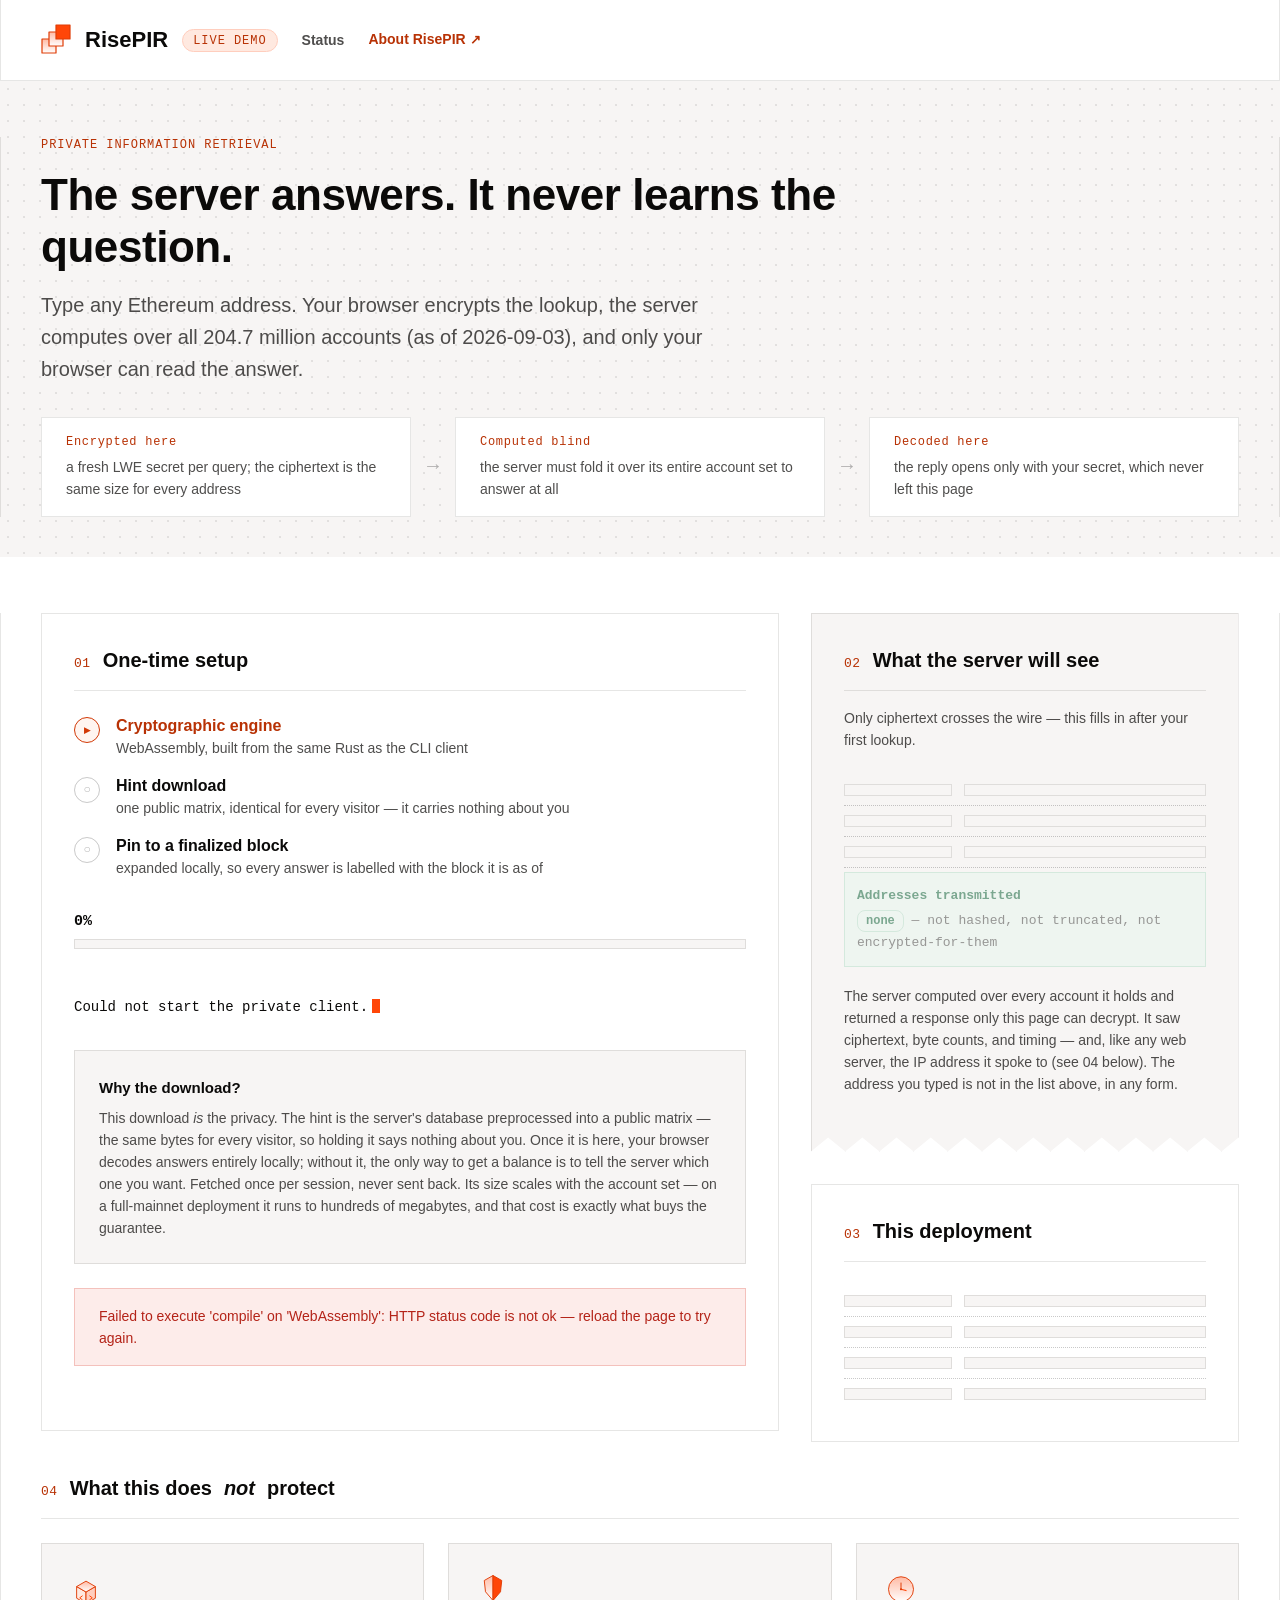
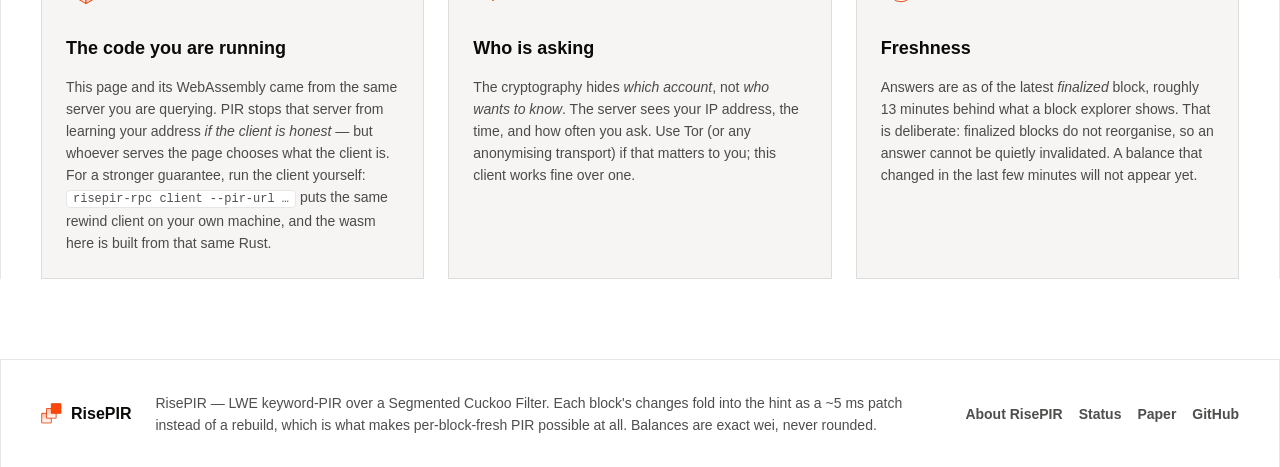
==== commit 7bede473: "fix(web): the live pill gets its own row at narrow widths #live-text is one string app.js sets ("fol" ====
--- a/web/index.html
+++ b/web/index.html
@@ -36,11 +36,16 @@
               <span class="brand-name">RisePIR</span>
               <span class="tag-live">LIVE DEMO</span>
             </a>
+            <!-- A direct sibling of .brand-lockup and .nav-right (not
+                 nested inside .nav-right) so it can drop to its own row
+                 at narrow widths without the two links coming with it —
+                 see .nav-inner's <=560px rule. app.js only ever looks it
+                 up by id, so moving it here needs no script change. -->
+            <div id="live-pill" class="live-pill hidden">
+              <span class="live-dot" aria-hidden="true"></span>
+              <span id="live-text"></span>
+            </div>
             <nav class="nav-right">
-              <div id="live-pill" class="live-pill hidden">
-                <span class="live-dot" aria-hidden="true"></span>
-                <span id="live-text"></span>
-              </div>
               <a class="nav-link" href="/status">Status</a>
               <a class="nav-link nav-link-ext" href="https://risepir.org">About RisePIR <span class="mono" aria-hidden="true">↗</span></a>
             </nav>
--- a/web/style.css
+++ b/web/style.css
@@ -218,8 +218,8 @@
 .nav-inner {
   height: var(--nav-h);
   display: flex;
+  flex-wrap: wrap;
   align-items: center;
-  justify-content: space-between;
   gap: var(--s-5);
 }
 
@@ -290,6 +290,12 @@
   white-space: nowrap;
   flex: none;
   font-variant-numeric: tabular-nums;
+  /* Pushes itself (and .nav-right right after it) to the far right,
+     .nav-inner now being a plain flex-start row of three direct
+     children (brand-lockup, this, nav-right) instead of a two-item
+     `justify-content: space-between` — needed so the <=560px rule below
+     can drop this to its own row without the two links coming with it. */
+  margin-left: auto;
 }
 
 .live-dot {
@@ -402,7 +408,6 @@
   color: var(--err);
   font: var(--t-small);
   margin: 0 0 var(--s-6);
-  overflow-wrap: anywhere;
 }
 
 /* Two arrangements of the same five sections, switched by the `is-boot`
@@ -443,6 +448,10 @@
   border: 1px solid var(--line);
   border-radius: var(--r-card);
   padding: var(--s-6);
+  /* Every card is a query container, so .rrow's container query (below)
+     reacts to whichever card actually holds it, at whatever width the
+     grid above renders that card — not the viewport. */
+  container-type: inline-size;
 }
 
 .panel-title {
@@ -668,6 +677,10 @@
   box-shadow: var(--shadow-lift);
   padding: var(--s-7) var(--s-7) var(--s-6);
   overflow: hidden;
+  /* So .balance-num's font-size (below) can be sized to this card's real
+     rendered width, not the viewport's — a two-column desktop layout can
+     squeeze this card far narrower than a vw-based size would assume. */
+  container-type: inline-size;
 }
 
 .answer-scales {
@@ -690,12 +703,20 @@
   flex-wrap: wrap;
   gap: 12px;
   margin: 0 0 10px;
+}
+
+.balance-num {
   font-family: var(--font-mono);
   font-weight: 500;
   line-height: 1.1;
-  font-size: clamp(22px, 6vw, 48px);
   color: var(--ink);
-  overflow-wrap: anywhere;
+  /* Container-query sized (cqi = 1% of .answer-card's inline size), so it
+     fits the longest realistic balance at every column width this page
+     renders. The digits are one unbroken token and never split — if they
+     ever outgrow the card anyway, that is overflow, not a mid-number
+     break; "ETH" is a separate flex item free to wrap to its own line. */
+  font-size: clamp(18px, 6.2cqi, 48px);
+  white-space: nowrap;
 }
 
 .balance-unit {
@@ -708,7 +729,6 @@
   font-size: 14px;
   color: var(--ink-70);
   margin: 0 0 var(--s-4);
-  overflow-wrap: anywhere;
 }
 
 .asof {
@@ -857,6 +877,39 @@
 /* ── 02 receipt (wire panel) / 03 deployment state ───────────────── */
 
 .card-receipt {
+  position: relative;
+  padding-bottom: var(--s-8);
+  /* The torn-receipt edge, from the approved mockup's demo.css. */
+  clip-path: polygon(
+    0 0,
+    100% 0,
+    100% calc(100% - 14px),
+    96% 100%,
+    92% calc(100% - 14px),
+    88% 100%,
+    84% calc(100% - 14px),
+    80% 100%,
+    76% calc(100% - 14px),
+    72% 100%,
+    68% calc(100% - 14px),
+    64% 100%,
+    60% calc(100% - 14px),
+    56% 100%,
+    52% calc(100% - 14px),
+    48% 100%,
+    44% calc(100% - 14px),
+    40% 100%,
+    36% calc(100% - 14px),
+    32% 100%,
+    28% calc(100% - 14px),
+    24% 100%,
+    20% calc(100% - 14px),
+    16% 100%,
+    12% calc(100% - 14px),
+    8% 100%,
+    4% calc(100% - 14px),
+    0 100%
+  );
   background: var(--paper);
 }
 
@@ -867,7 +920,7 @@
 
 .rrow {
   display: flex;
-  flex-wrap: wrap;
+  flex-wrap: nowrap;
   align-items: baseline;
   gap: var(--s-3);
   padding: 9px 0;
@@ -887,7 +940,7 @@
 }
 
 .leader {
-  flex: 1 1 1.5rem;
+  flex: 1;
   min-width: 12px;
   border-bottom: 1px dotted var(--line-2);
   position: relative;
@@ -898,9 +951,32 @@
   color: var(--ink);
   text-align: right;
   margin-left: auto;
-  overflow-wrap: anywhere;
   max-width: 100%;
   font-variant-numeric: tabular-nums;
+}
+
+/* Rows adapt to whichever card actually holds them, not the viewport.
+   375px sits between the narrowest desktop two-column card in this
+   design (391px at 1180px viewport — one line, values wrap inside their
+   own cell, unchanged from round 2 at 1440px too) and a true narrow
+   single-column card (358px at the 390px mobile viewport) — below it,
+   stack label above value exactly like that mobile layout, which is
+   itself just a narrow container. */
+@container (max-width: 375px) {
+  .rrow {
+    flex-direction: column;
+    align-items: flex-start;
+    flex-wrap: wrap;
+    gap: 3px;
+    padding: 10px 0;
+  }
+  .leader {
+    display: none;
+  }
+  .rv {
+    text-align: left;
+    margin-left: 0;
+  }
 }
 
 .rrow.is-hero {
@@ -919,19 +995,10 @@
   border: 1px solid var(--warn-line);
   padding: 12px;
   margin: 4px 0;
-  display: block;
 }
 .rrow.is-warn .rk {
   color: var(--warn);
   font-weight: 600;
-}
-.rrow.is-warn .leader {
-  display: none;
-}
-.rrow.is-warn .rv {
-  display: block;
-  text-align: left;
-  margin-top: 4px;
 }
 
 .rrow.is-error {
@@ -939,20 +1006,10 @@
   border: 1px solid var(--err-line);
   padding: 12px;
   margin: 4px 0;
-  display: block;
 }
 .rrow.is-error .rk {
   color: var(--err);
   font-weight: 600;
-}
-.rrow.is-error .leader {
-  display: none;
-}
-.rrow.is-error .rv {
-  display: block;
-  text-align: left;
-  color: var(--err);
-  margin-top: 4px;
 }
 
 .rrow.is-dim {
@@ -967,6 +1024,7 @@
   padding: 4px 8px;
   border-radius: var(--r-chip);
   vertical-align: baseline;
+  white-space: nowrap;
 }
 
 .tag-ok {
@@ -1285,69 +1343,13 @@
   color: var(--brand-ink);
 }
 
-/* ── small screens ────────────────────────────────────────────────── */
-
-@media (max-width: 720px) {
-  .frame {
-    border-left: none;
-    border-right: none;
-  }
-  .frame-inner {
-    padding: 0 16px;
-  }
-  .footer-inner {
-    padding: var(--s-6) 16px;
-  }
-
-  .nav-inner {
-    flex-wrap: nowrap;
-    height: auto;
-    padding: 12px 0;
-    gap: 8px;
-  }
-  .brand-mark {
-    width: 24px;
-    height: 24px;
-  }
-  .brand-name {
-    font-size: 16px;
-  }
-  .tag-live {
-    display: none;
-  }
-  .nav-right {
-    gap: 8px;
-  }
-  .nav-link {
-    font-size: 11px;
-  }
-  .live-pill {
-    padding: 4px 8px;
-    font-size: 10px;
-    gap: 4px;
-  }
-  .live-dot {
-    width: 6px;
-    height: 6px;
-  }
-
-  .intro {
-    padding: var(--s-6) 0 var(--s-5);
-  }
-  .intro h1 {
-    font: 600 28px/36px var(--font-sans);
-  }
-  .intro .lede {
-    font: 400 16px/25px var(--font-sans);
-  }
-  .flow {
-    flex-direction: column;
-  }
-  .flow-arrow {
-    transform: rotate(90deg);
-    align-self: center;
-  }
-
+/* ── the two-column squeeze (measured: the receipt column is unusable
+   below ~1100px of frame content width) ─────────────────────────────── */
+
+@media (max-width: 1100px) {
+  /* Below this the 440fr receipt column gets too narrow to hold a row on
+     one line even with the container-query stacking below — collapse to
+     one column, same top-to-bottom order as the ≤720px mobile layout. */
   .grid-main {
     grid-template-columns: 1fr;
     grid-template-areas:
@@ -1361,6 +1363,75 @@
       "w"
       "s";
   }
+}
+
+/* ── small screens ────────────────────────────────────────────────── */
+
+@media (max-width: 720px) {
+  .frame {
+    border-left: none;
+    border-right: none;
+  }
+  .frame-inner {
+    padding: 0 16px;
+  }
+  .footer-inner {
+    padding: var(--s-6) 16px;
+  }
+
+  .nav-inner {
+    flex-wrap: nowrap;
+    height: auto;
+    /* Horizontal gutter, not just vertical — this longhand otherwise wins
+       over .frame-inner's `padding: 0 16px` (same specificity, later in
+       the cascade) and zeroes it out, flushing the brand mark to the
+       viewport edge. */
+    padding: 12px 16px;
+    gap: 8px;
+  }
+  .brand-mark {
+    width: 24px;
+    height: 24px;
+  }
+  .brand-name {
+    font-size: 16px;
+  }
+  .tag-live {
+    display: none;
+  }
+  .nav-right {
+    gap: 8px;
+  }
+  .nav-link {
+    font-size: 11px;
+  }
+  .live-pill {
+    padding: 4px 8px;
+    font-size: 10px;
+    gap: 4px;
+  }
+  .live-dot {
+    width: 6px;
+    height: 6px;
+  }
+
+  .intro {
+    padding: var(--s-6) 0 var(--s-5);
+  }
+  .intro h1 {
+    font: 600 28px/36px var(--font-sans);
+  }
+  .intro .lede {
+    font: 400 16px/25px var(--font-sans);
+  }
+  .flow {
+    flex-direction: column;
+  }
+  .flow-arrow {
+    transform: rotate(90deg);
+    align-self: center;
+  }
+
   .card {
     padding: var(--s-5);
   }
@@ -1369,9 +1440,15 @@
     flex-direction: column;
   }
   .address-input {
+    /* Neutralize the desktop `flex: 1 1 22rem` — in a column flow that
+       352px basis becomes the input's *height*, not its width. */
+    flex: 0 0 auto;
+    width: 100%;
+    height: 56px;
     font-size: 14px;
   }
   .btn-primary {
+    width: 100%;
     height: 52px;
   }
 
@@ -1406,24 +1483,43 @@
     flex-direction: column;
     align-items: flex-start;
   }
-
-  .rrow {
-    flex-direction: column;
-    align-items: flex-start;
-    gap: 3px;
-    padding: 10px 0;
-  }
-  .leader {
-    display: none;
-  }
-  .rv {
-    text-align: left;
+}
+
+/* ── nav wrap: the live pill gets its own row ─────────────────────────
+   `#live-text` is one string set by app.js ("following · block N"), so
+   CSS alone cannot hide part of it — the fix is room, not truncation.
+   On mainnet that string runs to "following · block 26,050,123" or
+   "stalled at block 26,050,123", ~8 characters wider than the mock's
+   2-digit block number, and narrow enough viewports were letting the
+   pill overlap the wordmark. Below this, the pill drops to its own row,
+   left-aligned, rather than staying beside the brand mark. ────────── */
+
+@media (max-width: 560px) {
+  .nav-inner {
+    flex-wrap: wrap;
+    row-gap: 8px;
+  }
+  .brand-lockup {
+    order: 1;
+  }
+  .nav-right {
+    order: 2;
+    margin-left: auto;
+  }
+  /* A zero-height, full-width flex item forces everything after it onto
+     a new line, without the live pill itself having to stretch to that
+     width — its own box stays content-sized (flex-basis: auto below). */
+  .nav-inner::after {
+    content: "";
+    display: block;
+    flex-basis: 100%;
+    height: 0;
+    order: 3;
+  }
+  .live-pill {
+    order: 4;
+    flex-basis: auto;
     margin-left: 0;
-  }
-  .rrow.is-hero,
-  .rrow.is-error,
-  .rrow.is-warn {
-    padding: 12px;
   }
 }
 
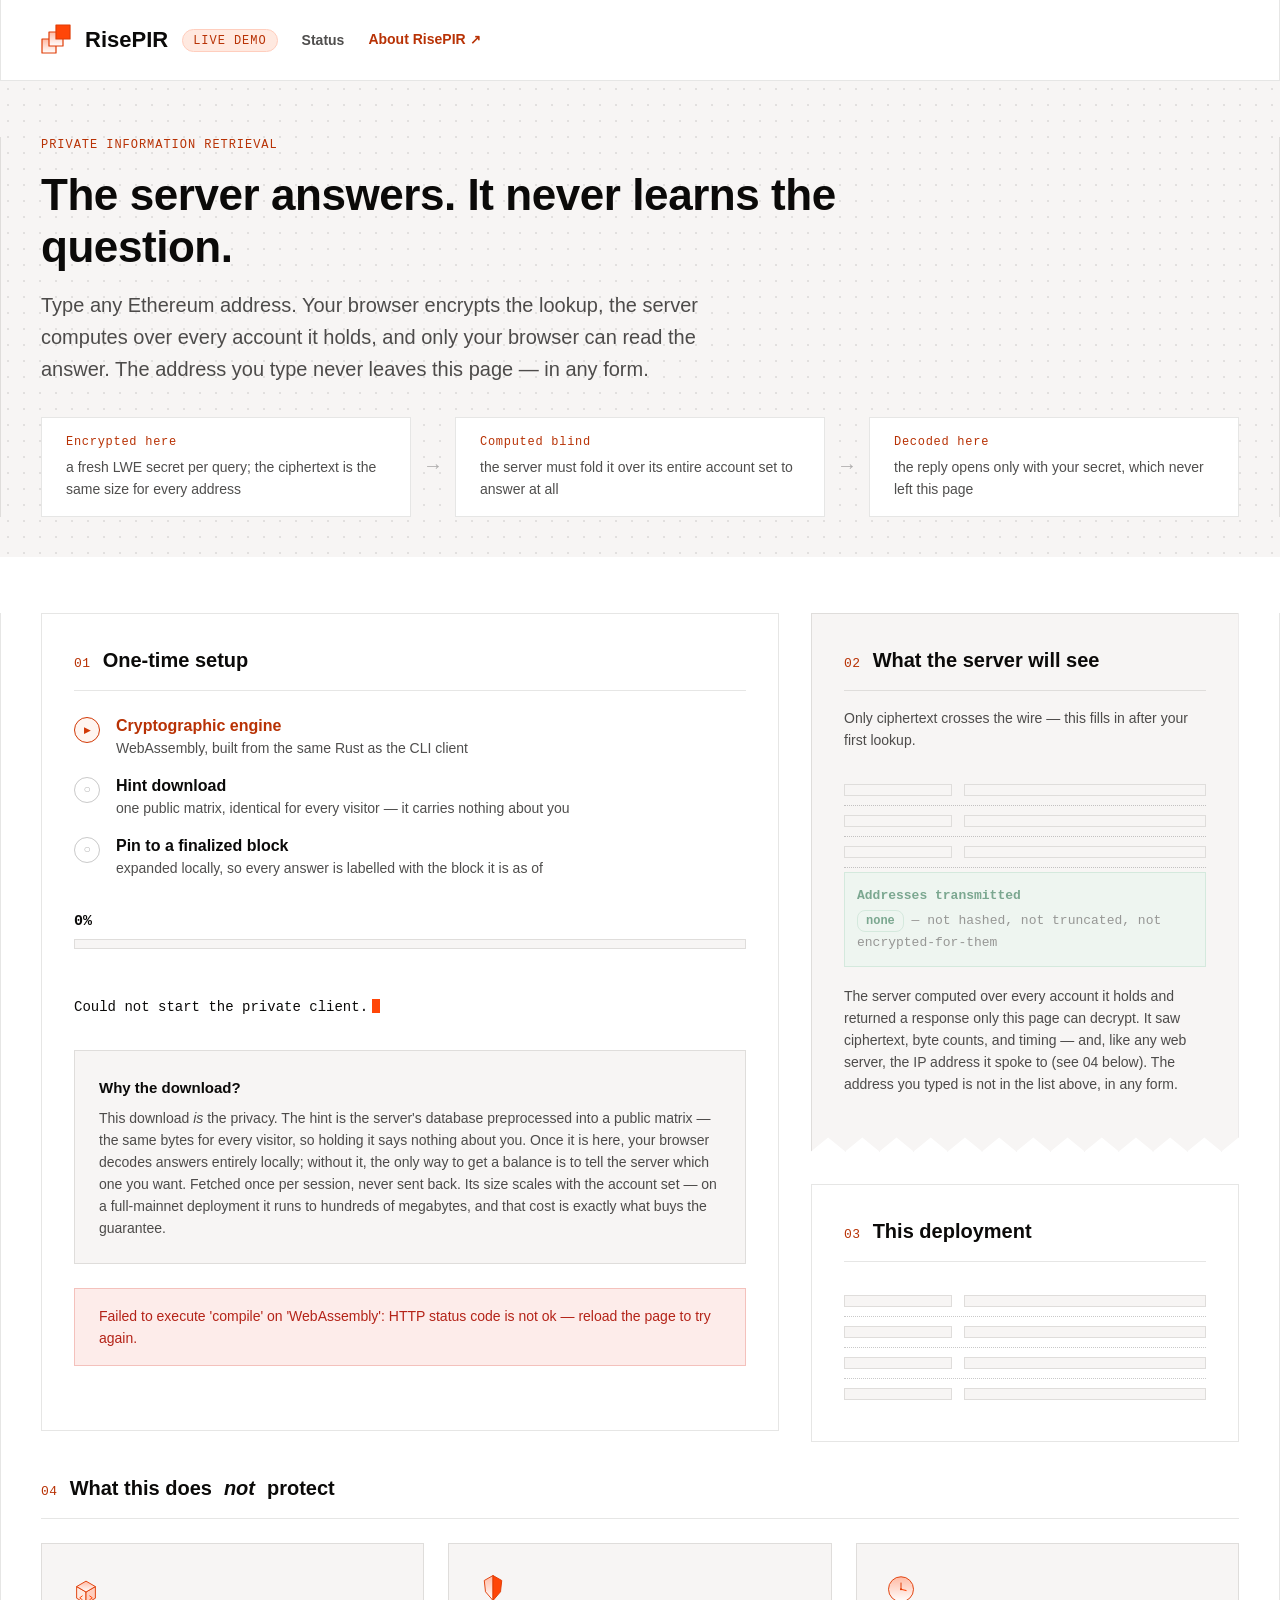
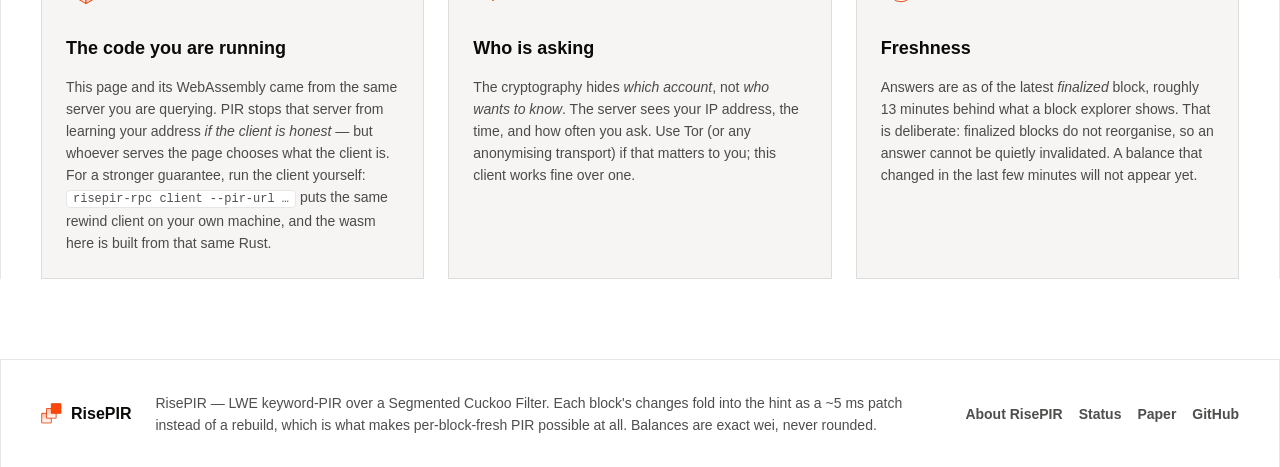
==== commit 6f7845ff: "fix(web): restore the mode-agnostic lede and the address-never-leaves line The hero's "all 204.7 mil" ====
--- a/web/index.html
+++ b/web/index.html
@@ -60,8 +60,8 @@
             <h1>The server answers. It never learns the question.</h1>
             <p class="lede">
               Type any Ethereum address. Your browser encrypts the lookup, the server computes
-              over all 204.7 million accounts (as of 2026-09-03), and only your browser can read
-              the answer.
+              over every account it holds, and only your browser can read the answer. The address
+              you type never leaves this page — in any form.
             </p>
 
             <div class="flow" role="img" aria-label="How a lookup works: encrypted here, computed blind on the server, decoded only here">
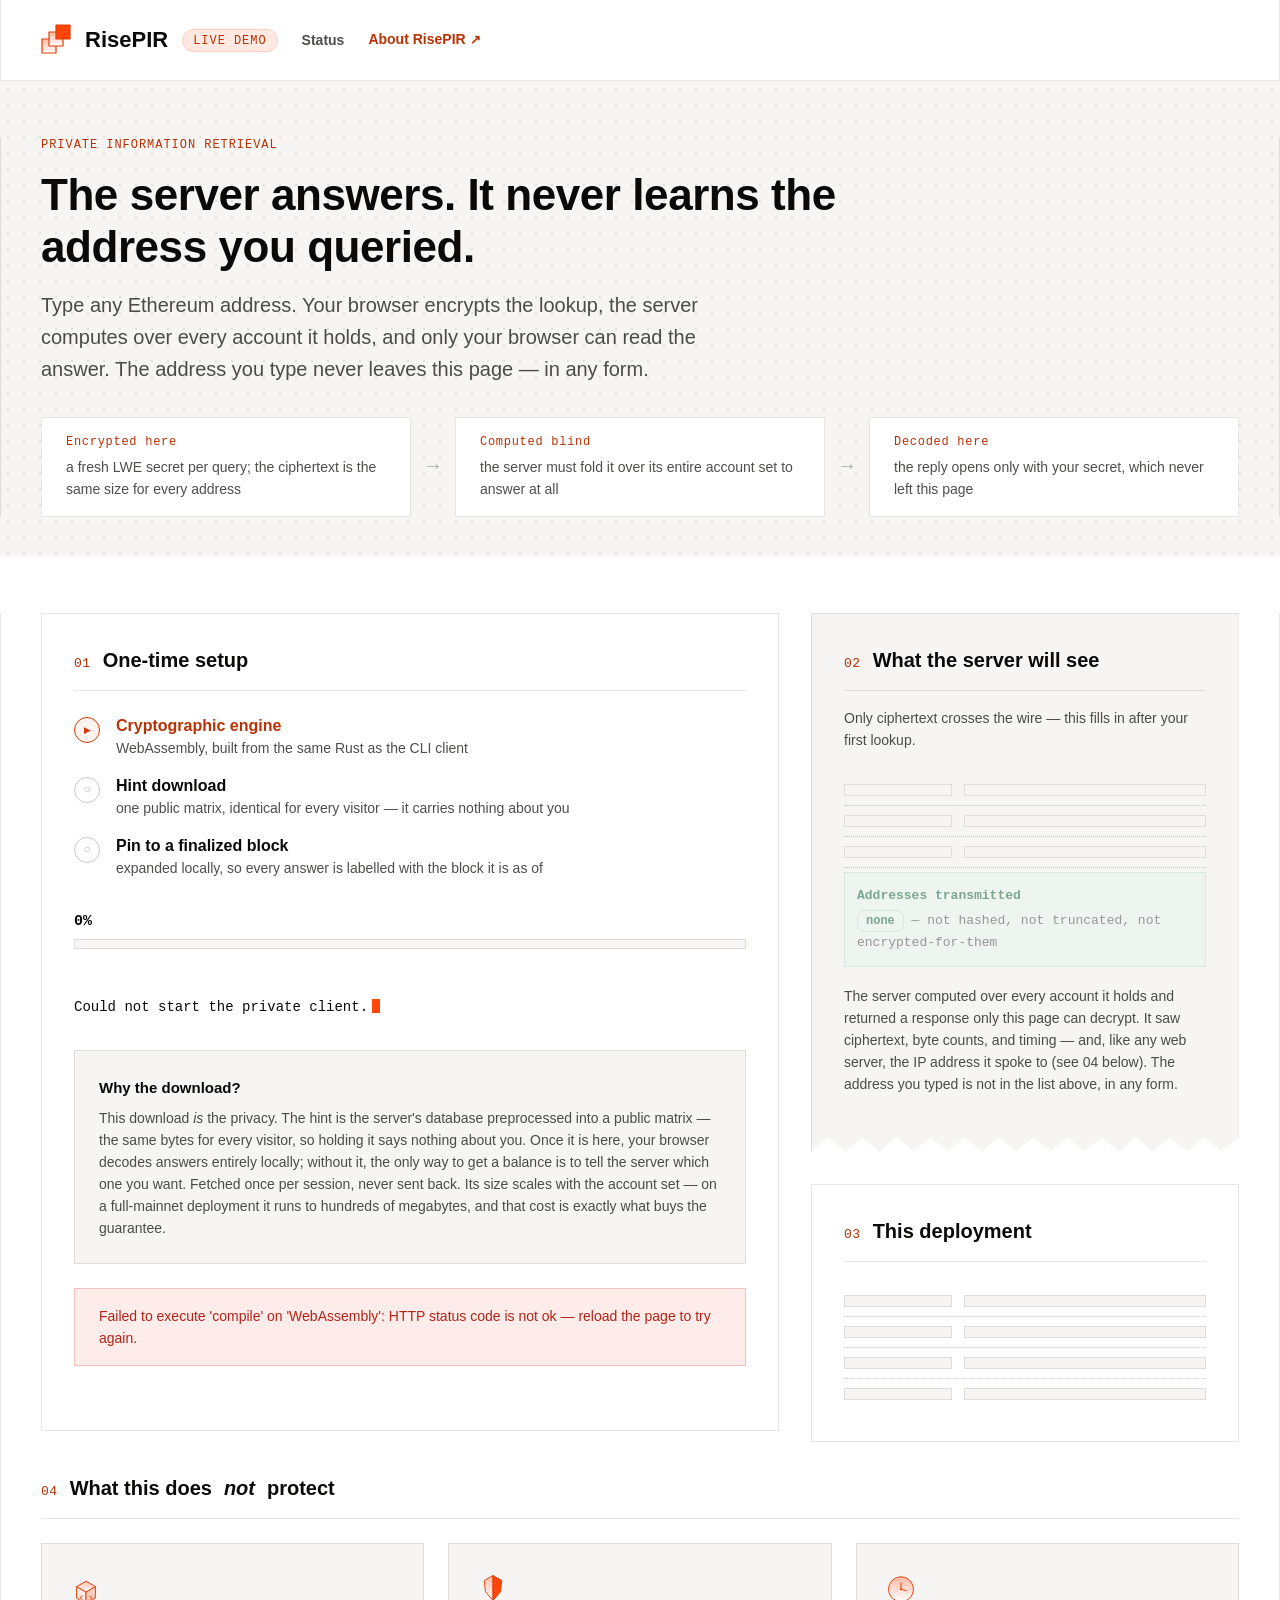
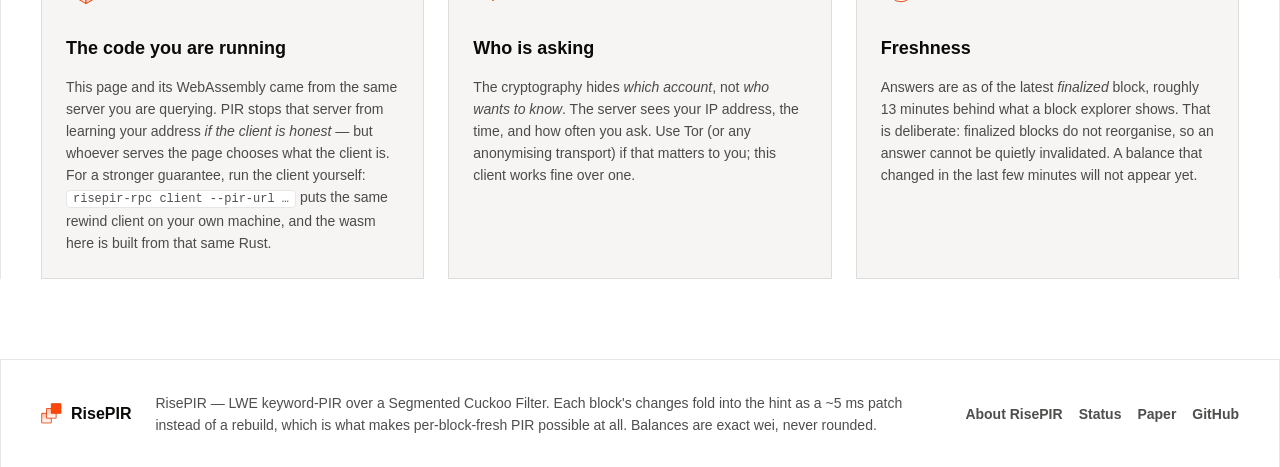
==== commit b6cf7eaa: "fix(web): sharpen the demo headline to name what stays hidden The headline said the server never lea" ====
--- a/web/index.html
+++ b/web/index.html
@@ -57,7 +57,7 @@
         <div class="frame">
           <div class="frame-inner">
             <p class="eyebrow">Private information retrieval</p>
-            <h1>The server answers. It never learns the question.</h1>
+            <h1>The server answers. It never learns the address you queried.</h1>
             <p class="lede">
               Type any Ethereum address. Your browser encrypts the lookup, the server computes
               over every account it holds, and only your browser can read the answer. The address
--- a/web/style.css
+++ b/web/style.css
@@ -677,9 +677,10 @@
   box-shadow: var(--shadow-lift);
   padding: var(--s-7) var(--s-7) var(--s-6);
   overflow: hidden;
-  /* So .balance-num's font-size (below) can be sized to this card's real
-     rendered width, not the viewport's — a two-column desktop layout can
-     squeeze this card far narrower than a vw-based size would assume. */
+  /* So .balance-int's and .balance-frac's font-size (below) can be sized
+     to this card's real rendered width, not the viewport's — a
+     two-column desktop layout can squeeze this card far narrower than a
+     vw-based size would assume. */
   container-type: inline-size;
 }
 
@@ -705,18 +706,51 @@
   margin: 0 0 10px;
 }
 
+/* .balance has exactly two flex children — this wrapper and
+   .balance-unit — so the 12px gap above sits only before "ETH", never
+   between the integer and fraction .balance-num wraps (an earlier
+   version of this fix made .balance-int/.balance-frac/.balance-unit
+   three separate flex items directly, which put that same 12px gap
+   *inside* the number too). Flex blockifies this element (any
+   `display` on a flex item becomes block-level) — its own children
+   below are plain inline content, not flex items, so they lay out with
+   normal text-wrapping rules and sit flush together when they fit on
+   one line. */
 .balance-num {
+  display: block;
+}
+
+.balance-int,
+.balance-frac {
   font-family: var(--font-mono);
   font-weight: 500;
   line-height: 1.1;
   color: var(--ink);
-  /* Container-query sized (cqi = 1% of .answer-card's inline size), so it
-     fits the longest realistic balance at every column width this page
-     renders. The digits are one unbroken token and never split — if they
-     ever outgrow the card anyway, that is overflow, not a mid-number
-     break; "ETH" is a separate flex item free to wrap to its own line. */
-  font-size: clamp(18px, 6.2cqi, 48px);
+  /* Container-query sized (cqi = 1% of .answer-card's inline size — for
+     this container, measured in-browser to equal its content-box width
+     exactly), so it fits the longest realistic balance at every column
+     width this page renders, not just at the mock's short ones. Sized
+     against JetBrains Mono's measured 0.6em advance per character for a
+     *typical* balance's integer + fraction sharing one line — up to 20
+     characters ("1" + "." + 18 digits) — so 20 * 0.6 = 12em of container
+     width per em of font-size; divided by a measured-in-browser 12.5
+     (not 12) for headroom. A 96-bit worst case only has to fit one span
+     at a time (wrapping between the integer and fraction is allowed
+     there), and its longest single span — the 19-character fraction,
+     "." + 18 digits — needs less room than the typical case's combined
+     20, so this divisor covers it too.
+
+     white-space: nowrap is what stops a digit run itself from
+     splitting. display: inline-block makes each span an atomic
+     inline-level box with no whitespace text node between them in the
+     markup, so the two runs sit flush together (no gap) when they
+     share a line, while the browser still keeps a normal soft-wrap
+     opportunity at the boundary *between* the two boxes for when they
+     don't both fit — that boundary, not either box's own text, is the
+     only place this layout can break. */
+  font-size: clamp(14px, 100cqi / 12.5, 48px);
   white-space: nowrap;
+  display: inline-block;
 }
 
 .balance-unit {
@@ -729,6 +763,10 @@
   font-size: 14px;
   color: var(--ink-70);
   margin: 0 0 var(--s-4);
+  /* The one place a digit run may split — the raw wei integer has no
+     natural break point, can run to 30 digits for a 96-bit balance, and
+     unlike .balance has no per-token layout to fall back on. */
+  overflow-wrap: anywhere;
 }
 
 .asof {
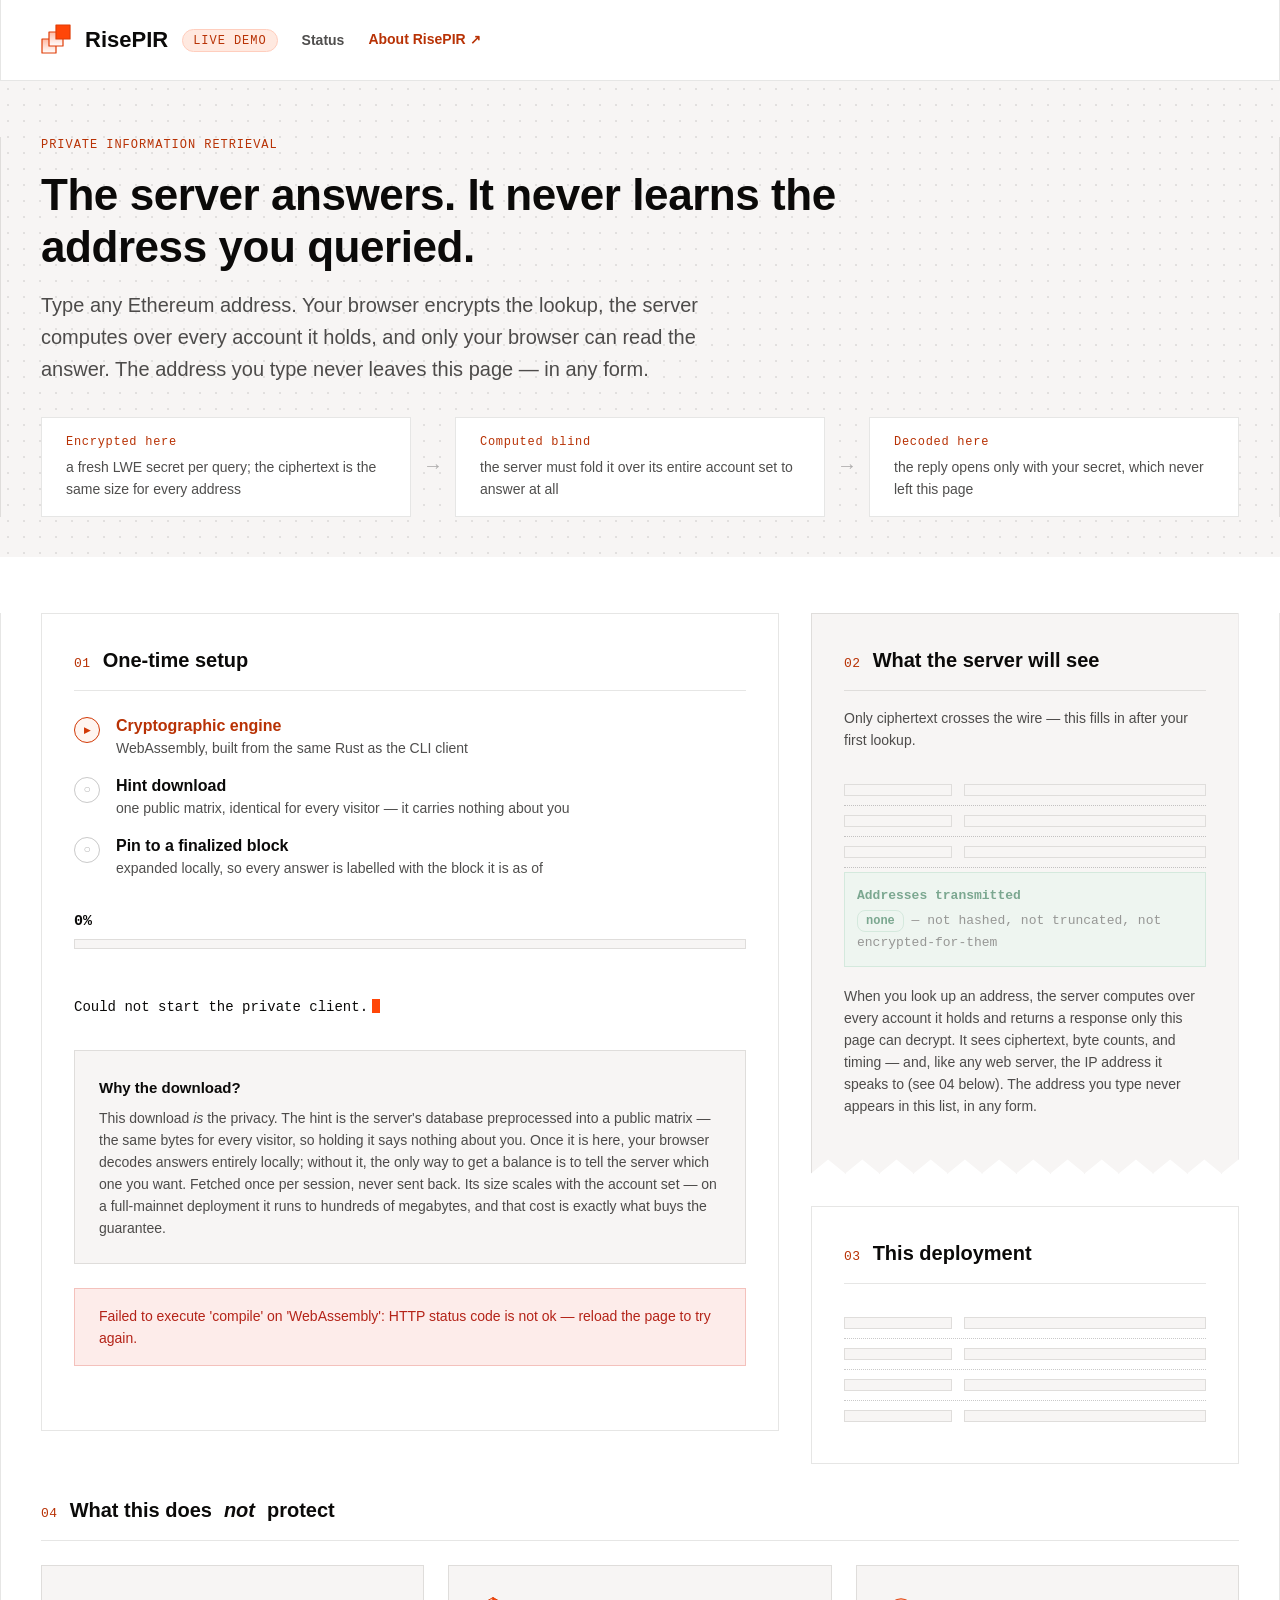
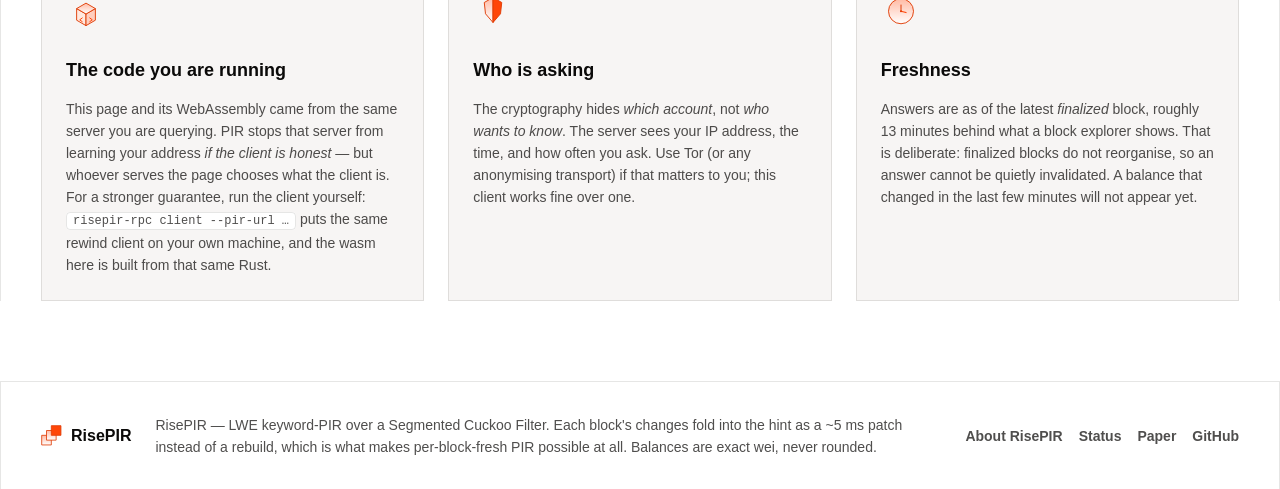
==== commit 4884d3cb: "fix(web): give the wire panel's fine print the right tense before a lookup Before the first lookup, " ====
--- a/web/index.html
+++ b/web/index.html
@@ -273,11 +273,11 @@
                     <span class="rv"><span class="tag tag-ok">none</span><span class="note"> — not hashed, not truncated, not encrypted-for-them</span></span>
                   </div>
                 </div>
-                <p class="fine">
-                  The server computed over every account it holds and returned a response only this page
-                  can decrypt. It saw ciphertext, byte counts, and timing — and, like any web server,
-                  the IP address it spoke to (see 04 below). The address you typed is not in the list
-                  above, in any form.
+                <p class="fine" id="wire-fine">
+                  When you look up an address, the server computes over every account it holds and
+                  returns a response only this page can decrypt. It sees ciphertext, byte counts, and
+                  timing — and, like any web server, the IP address it speaks to (see 04 below). The
+                  address you type never appears in this list, in any form.
                 </p>
               </section>
             </div>
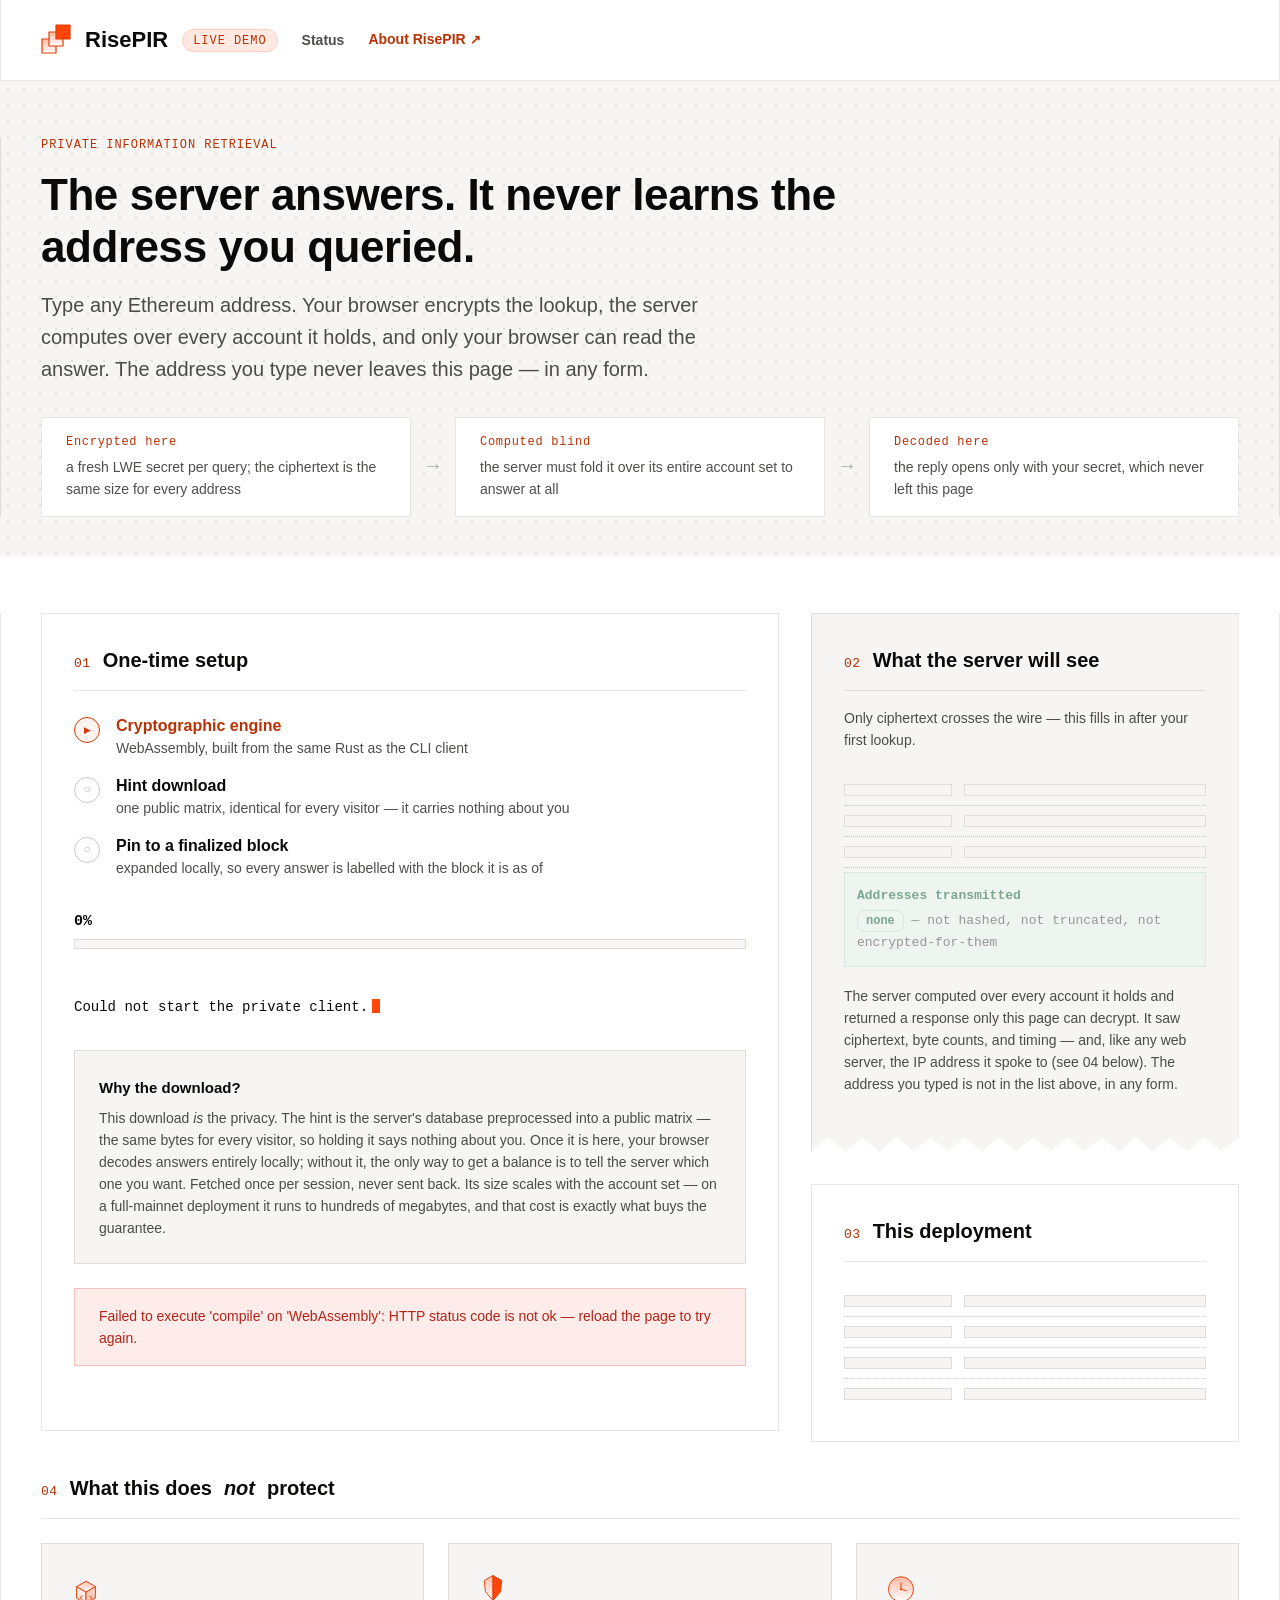
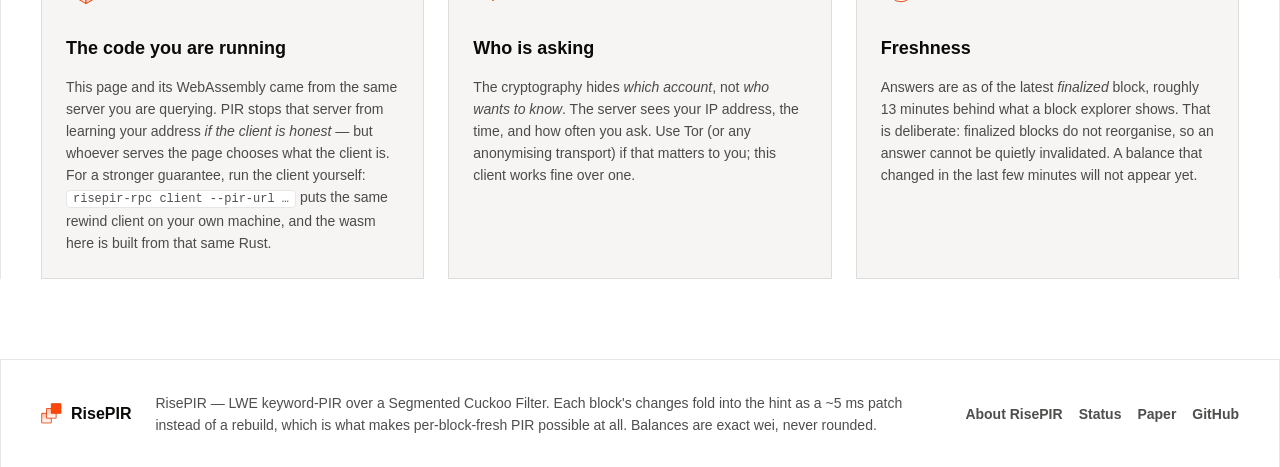
==== commit 941ab80e: "Merge pull request #33 from bao-ninh-orochi/fix/32-demo-headline fix(web): sharpen the demo headline" ====
--- a/web/index.html
+++ b/web/index.html
@@ -273,11 +273,11 @@
                     <span class="rv"><span class="tag tag-ok">none</span><span class="note"> — not hashed, not truncated, not encrypted-for-them</span></span>
                   </div>
                 </div>
-                <p class="fine" id="wire-fine">
-                  When you look up an address, the server computes over every account it holds and
-                  returns a response only this page can decrypt. It sees ciphertext, byte counts, and
-                  timing — and, like any web server, the IP address it speaks to (see 04 below). The
-                  address you type never appears in this list, in any form.
+                <p class="fine">
+                  The server computed over every account it holds and returned a response only this page
+                  can decrypt. It saw ciphertext, byte counts, and timing — and, like any web server,
+                  the IP address it spoke to (see 04 below). The address you typed is not in the list
+                  above, in any form.
                 </p>
               </section>
             </div>
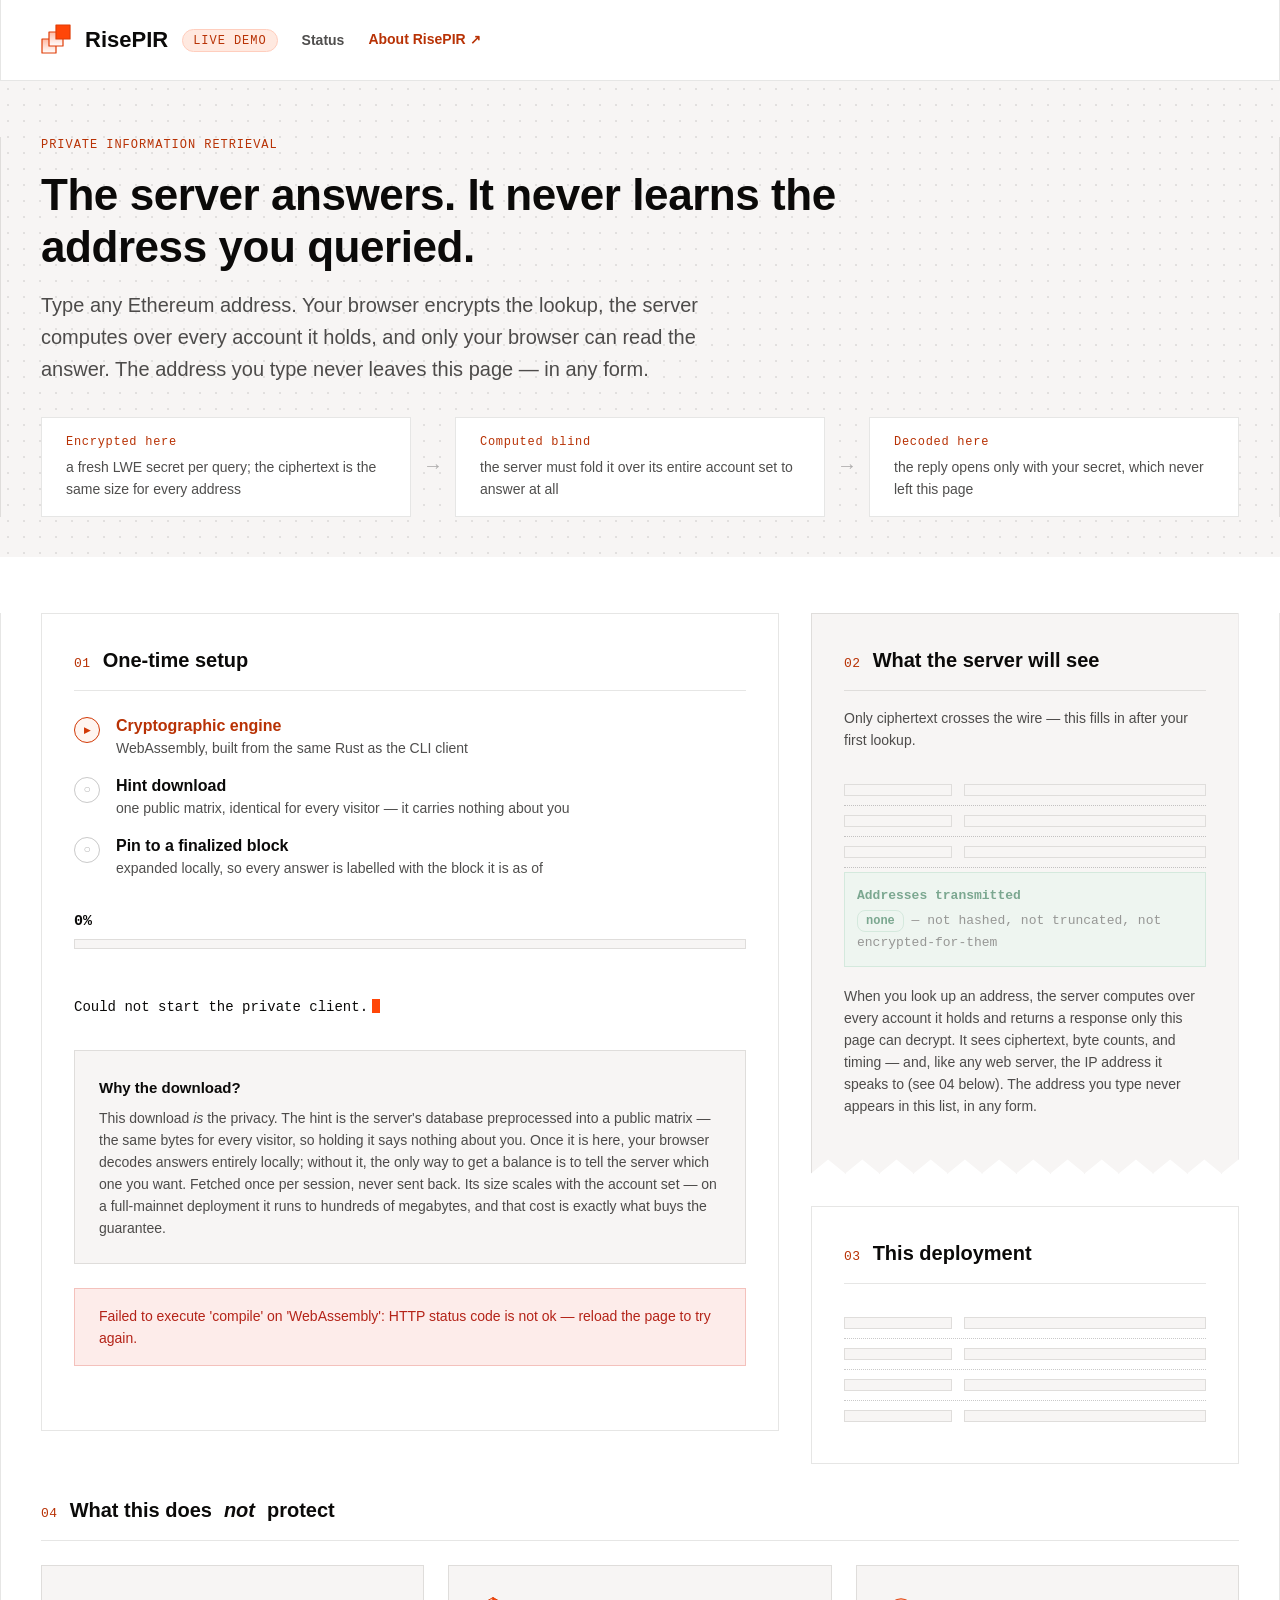
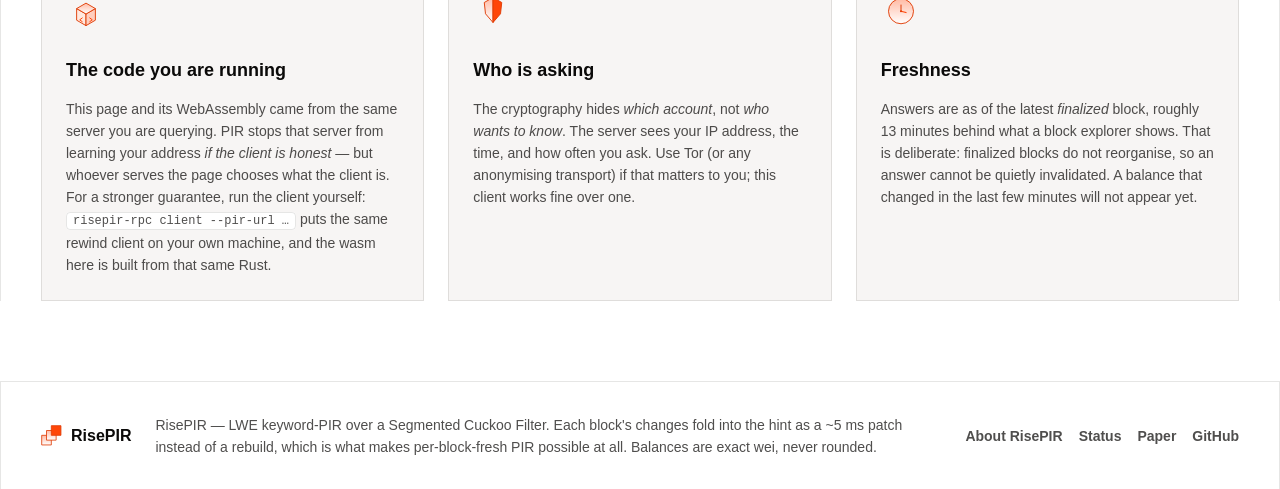
==== commit fccb20d7: "Merge pull request #38 from bao-ninh-orochi/fix/27-receipt-fine-print-tense fix(web): give the wire " ====
--- a/web/index.html
+++ b/web/index.html
@@ -273,11 +273,11 @@
                     <span class="rv"><span class="tag tag-ok">none</span><span class="note"> — not hashed, not truncated, not encrypted-for-them</span></span>
                   </div>
                 </div>
-                <p class="fine">
-                  The server computed over every account it holds and returned a response only this page
-                  can decrypt. It saw ciphertext, byte counts, and timing — and, like any web server,
-                  the IP address it spoke to (see 04 below). The address you typed is not in the list
-                  above, in any form.
+                <p class="fine" id="wire-fine">
+                  When you look up an address, the server computes over every account it holds and
+                  returns a response only this page can decrypt. It sees ciphertext, byte counts, and
+                  timing — and, like any web server, the IP address it speaks to (see 04 below). The
+                  address you type never appears in this list, in any form.
                 </p>
               </section>
             </div>
